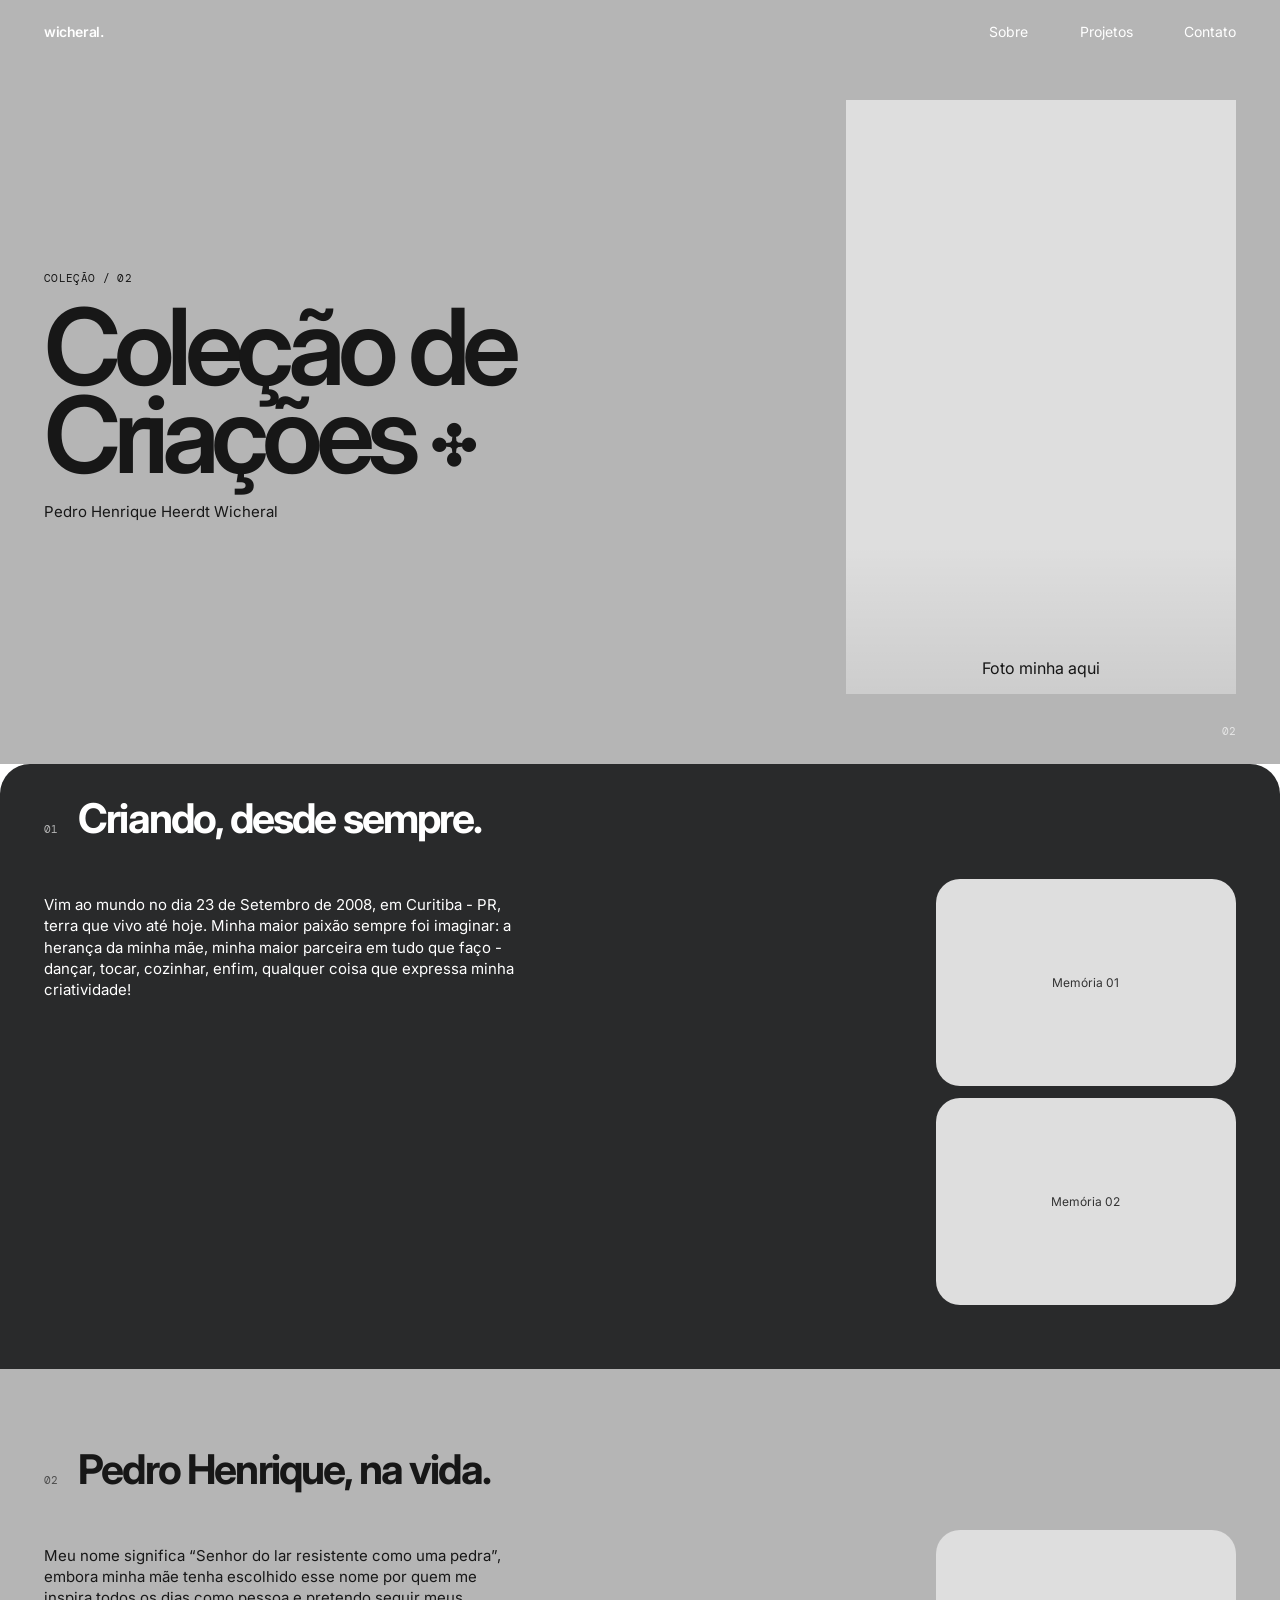
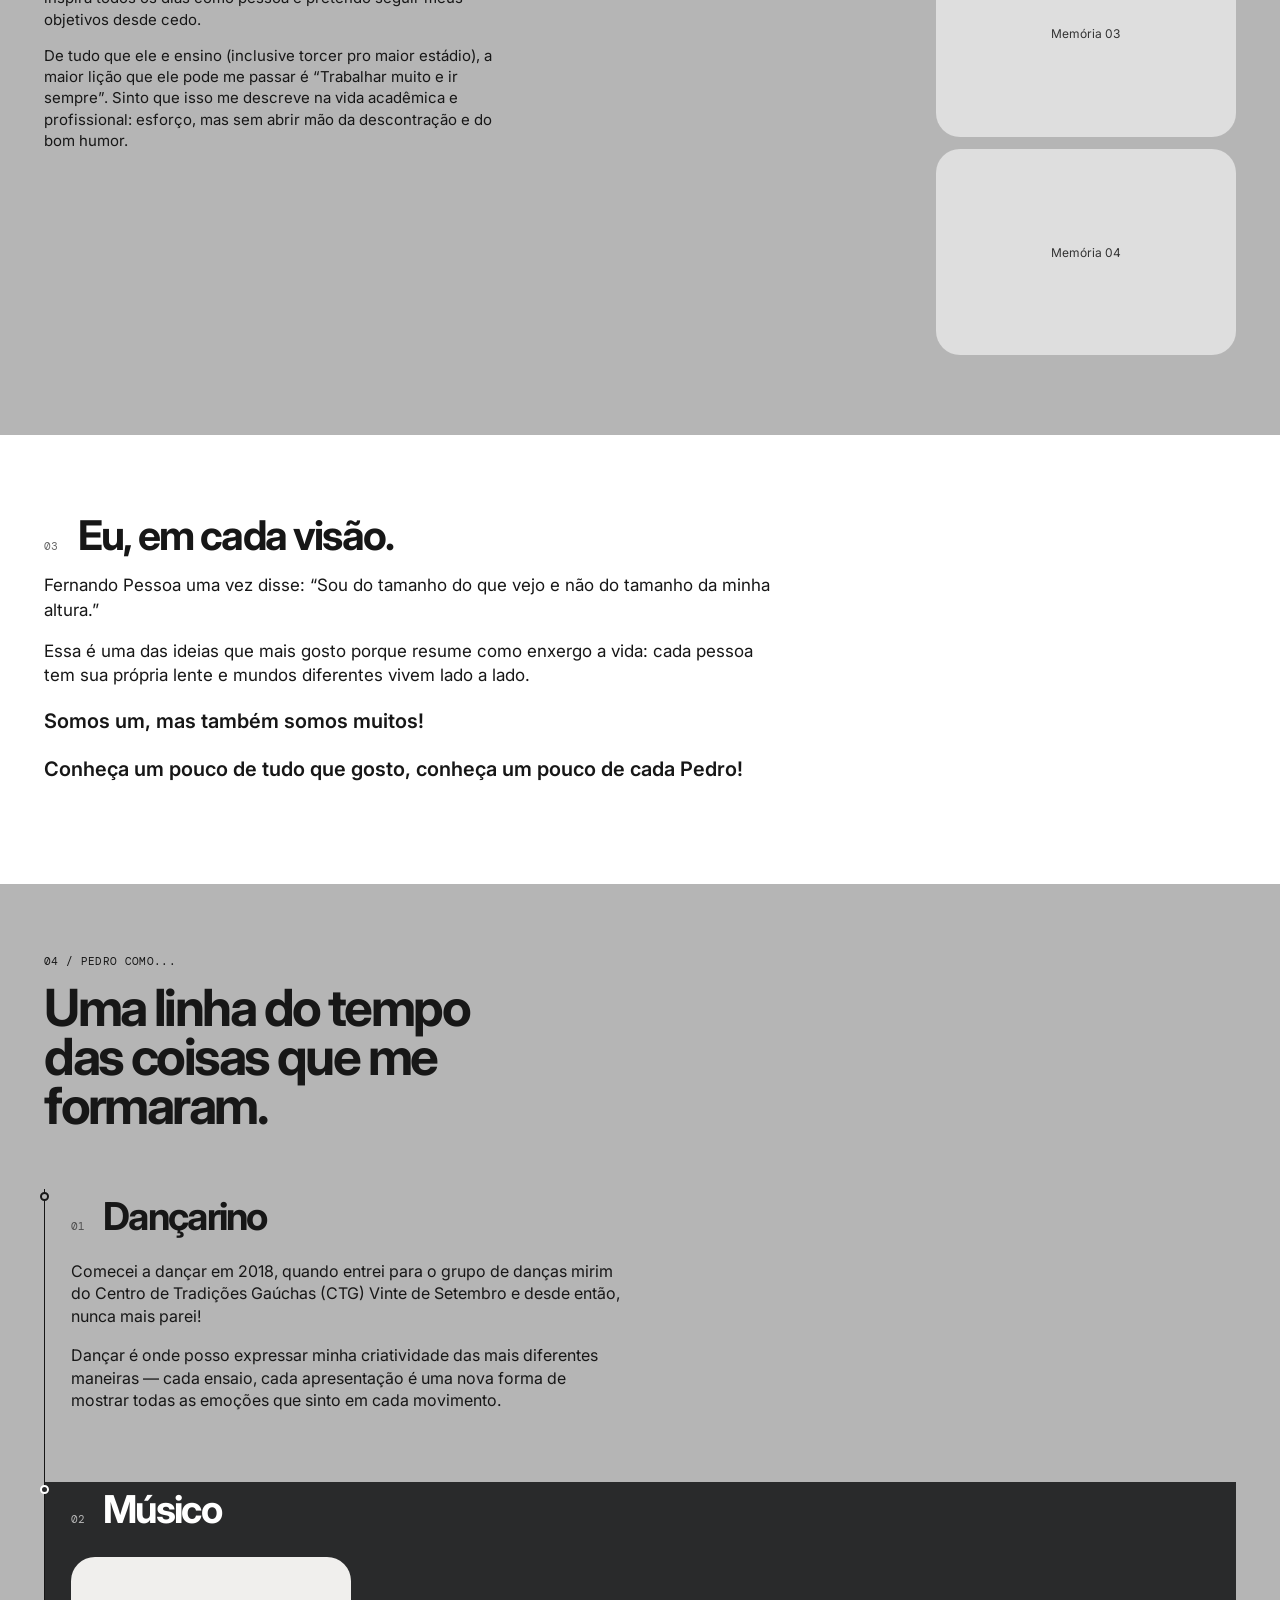
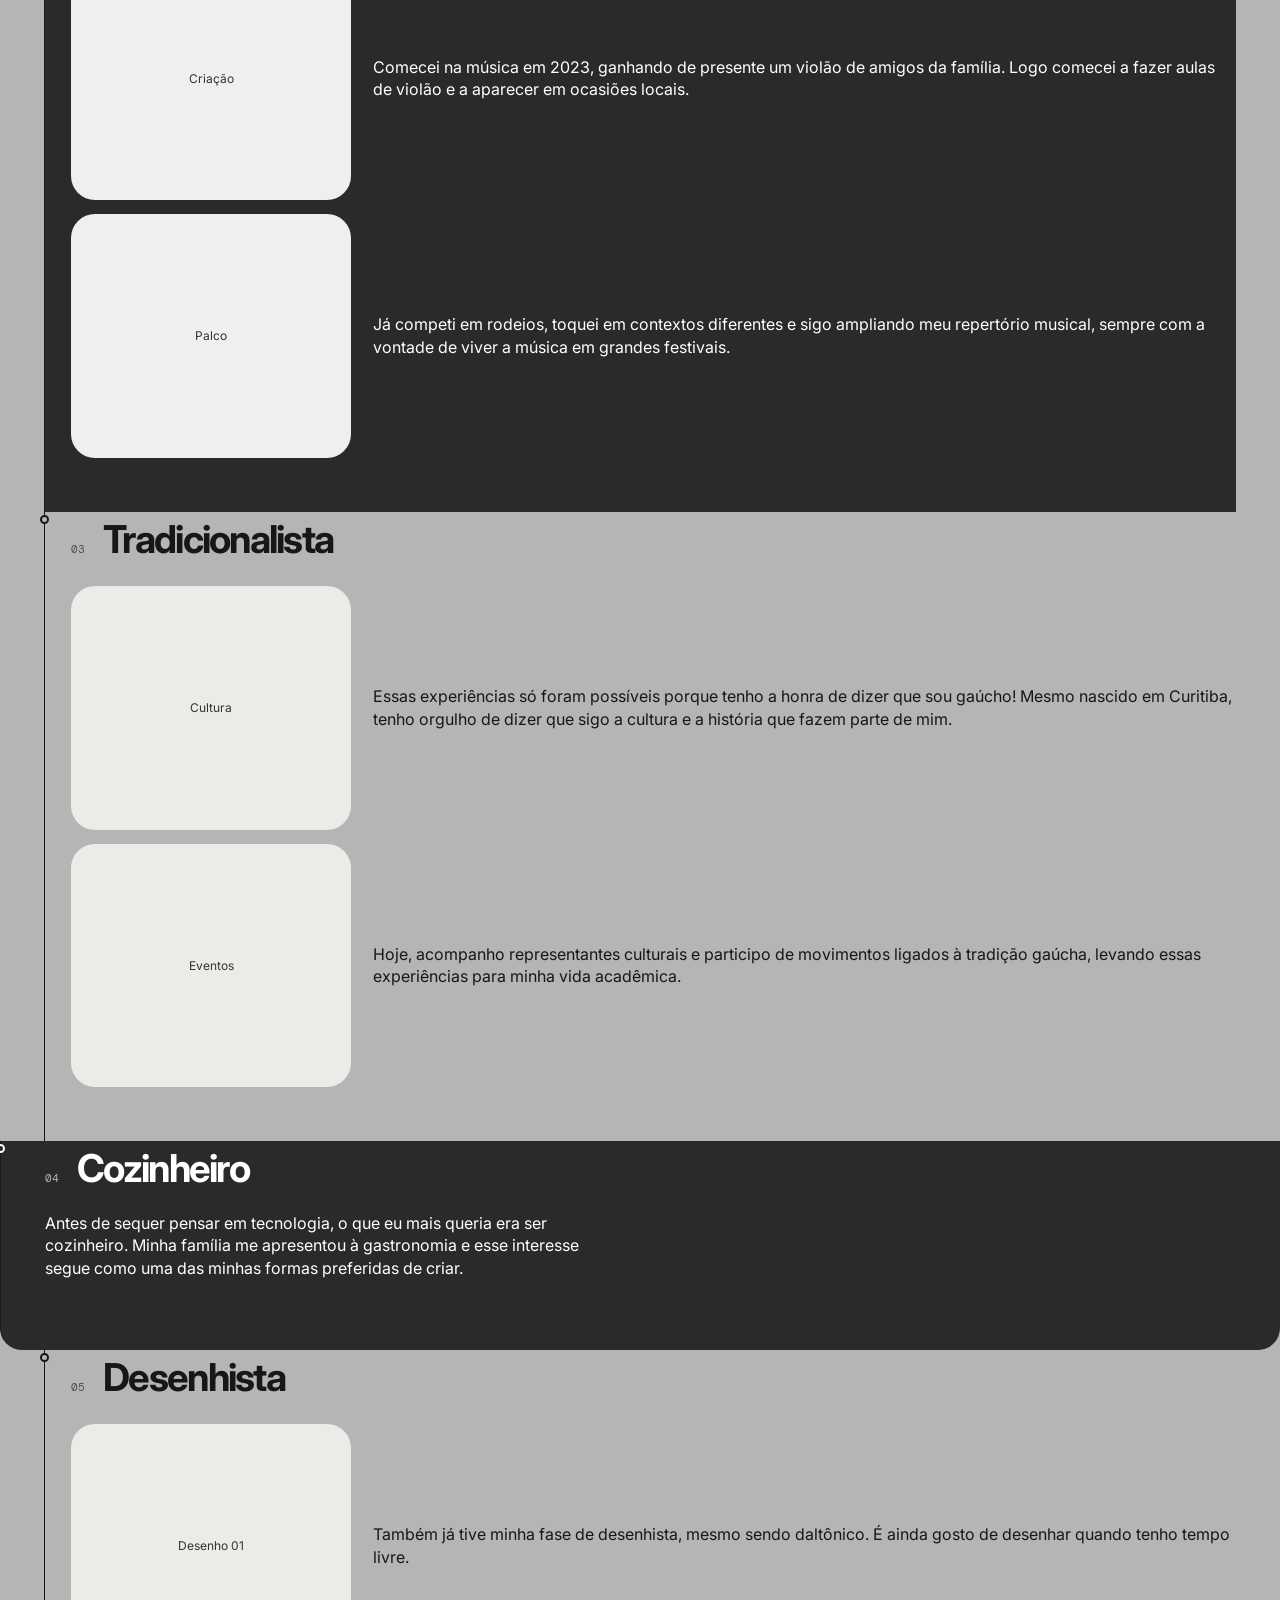
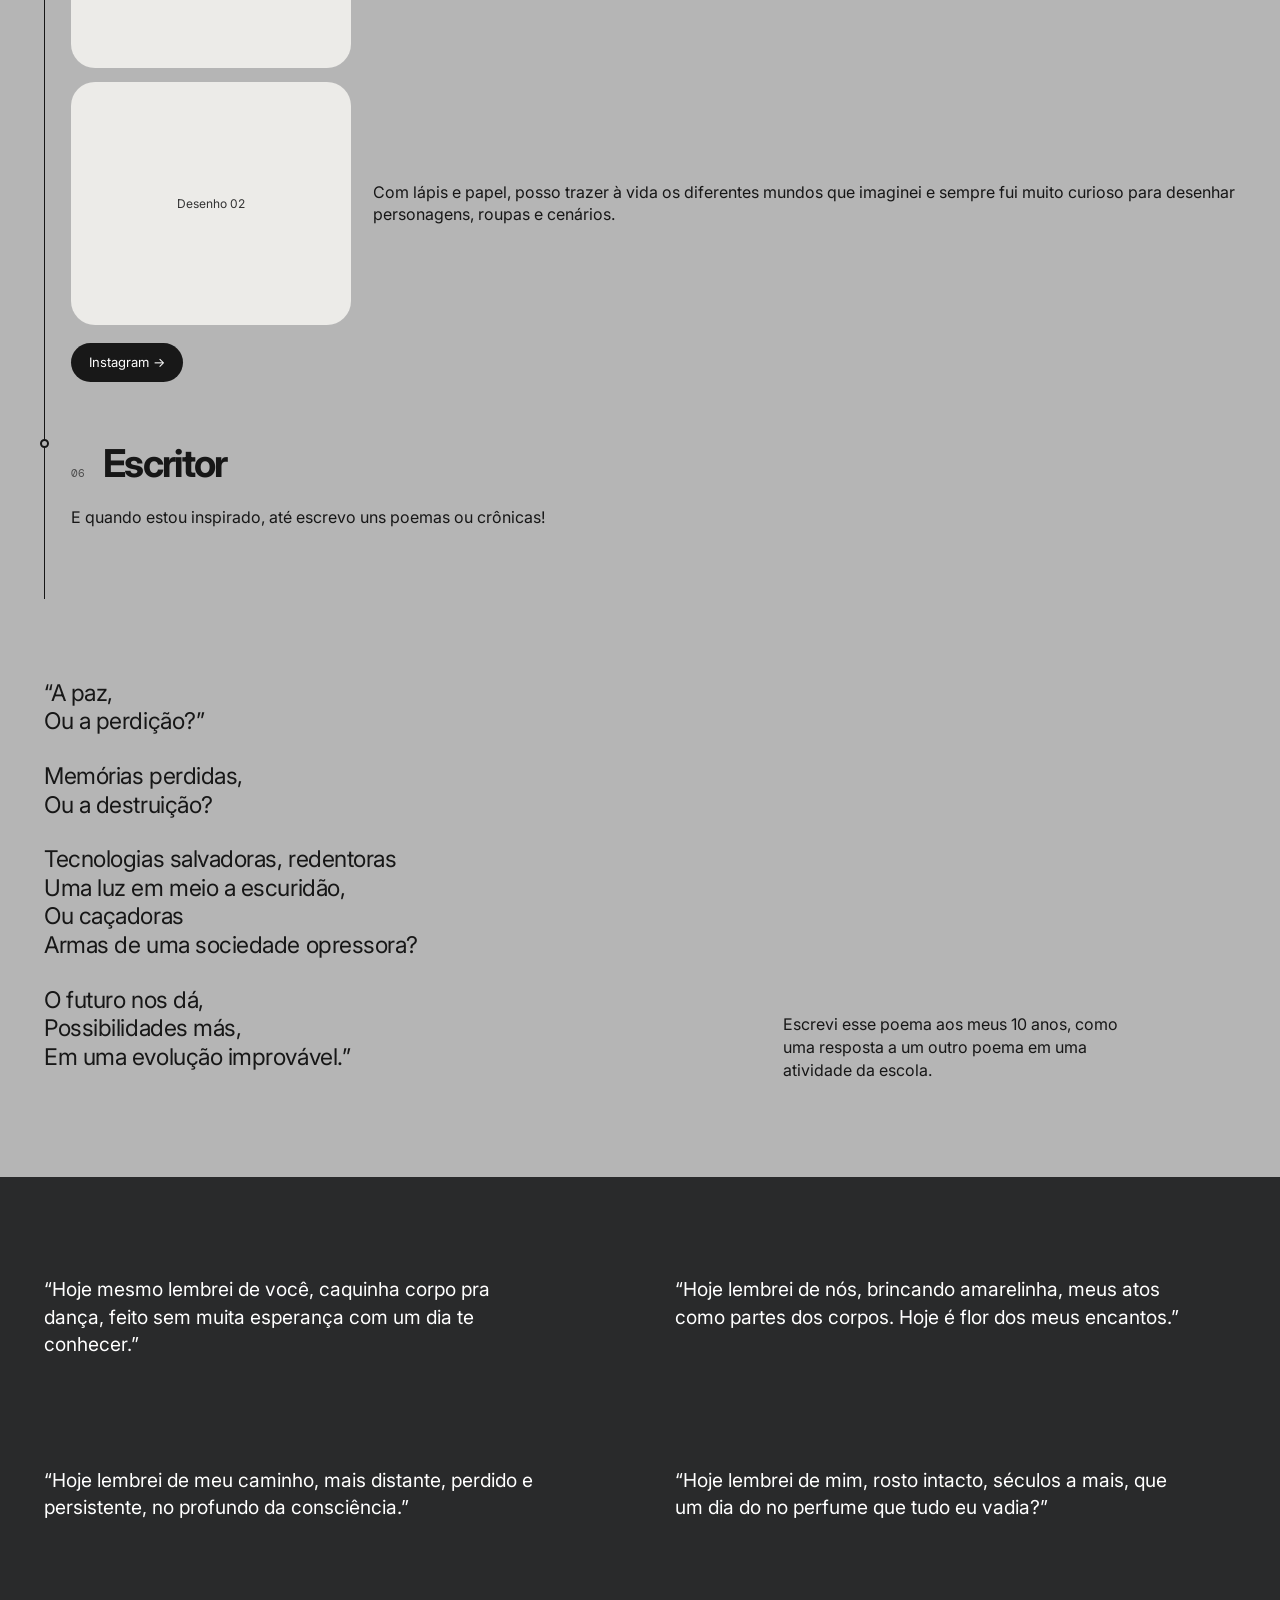
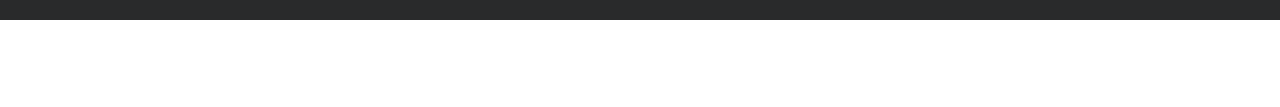
==== colecao.html @ a93f2bf9 "Commit inicial" ====
<!doctype html>
<html lang="pt-BR">
<head>
  <meta charset="utf-8">
  <meta name="viewport" content="width=device-width, initial-scale=1">
  <script>document.documentElement.classList.add('js');</script>
  <meta name="description" content="Coleção de criações de Pedro Henrique — trajetória, cultura, música, arte e escrita.">
  <title>Pedro Henrique — Coleção</title>
  <link rel="stylesheet" href="colecao.css">
</head>
<body>
  <a class="skip-link" href="#conteudo">Pular para o conteúdo</a>

  <header class="site-header">
    <a class="brand" href="portfolio.html">wicheral.</a>
    <nav aria-label="Navegação principal">
      <a href="#sobre">Sobre</a>
      <a href="portfolio.html#projetos">Projetos</a>
      <a href="portfolio.html#contato">Contato</a>
    </nav>
  </header>

  <main id="conteudo">
    <section class="collection-hero" aria-labelledby="collection-title">
      <div>
        <p class="micro">COLEÇÃO / 02</p>
        <h1 id="collection-title">Coleção de<br>Criações <span aria-hidden="true">✣</span></h1>
        <p>Pedro Henrique Heerdt Wicheral</p>
      </div>
      <div class="portrait-placeholder" role="img" aria-label="Área reservada para sua foto">Foto minha aqui</div>
    </section>

    <section class="intro-block dark-card" id="sobre">
      <div class="block-title"><span>01</span><h2>Criando, desde sempre.</h2></div>
      <div class="two-col-copy">
        <div>
          <p>Vim ao mundo no dia 23 de Setembro de 2008, em Curitiba - PR, terra que vivo até hoje. Minha maior paixão sempre foi imaginar: a herança da minha mãe, minha maior parceira em tudo que faço - dançar, tocar, cozinhar, enfim, qualquer coisa que expressa minha criatividade!</p>
        </div>
        <div class="image-stack">
          <div class="mini-media">Memória 01</div>
          <div class="mini-media">Memória 02</div>
        </div>
      </div>
    </section>

    <section class="life-block section-light">
      <div class="block-title"><span>02</span><h2>Pedro Henrique, na vida.</h2></div>
      <div class="two-col-copy">
        <div>
          <p>Meu nome significa “Senhor do lar resistente como uma pedra”, embora minha mãe tenha escolhido esse nome por quem me inspira todos os dias como pessoa e pretendo seguir meus objetivos desde cedo.</p>
          <p>De tudo que ele e ensino (inclusive torcer pro maior estádio), a maior lição que ele pode me passar é “Trabalhar muito e ir sempre”. Sinto que isso me descreve na vida acadêmica e profissional: esforço, mas sem abrir mão da descontração e do bom humor.</p>
        </div>
        <div class="image-stack">
          <div class="mini-media">Memória 03</div>
          <div class="mini-media">Memória 04</div>
        </div>
      </div>
    </section>

    <section class="vision-block section-light">
      <div class="block-title"><span>03</span><h2>Eu, em cada visão.</h2></div>
      <p class="wide-copy">Fernando Pessoa uma vez disse: “Sou do tamanho do que vejo e não do tamanho da minha altura.”</p>
      <p class="wide-copy">Essa é uma das ideias que mais gosto porque resume como enxergo a vida: cada pessoa tem sua própria lente e mundos diferentes vivem lado a lado.</p>
      <p class="statement">Somos um, mas também somos muitos!</p>
      <p class="statement">Conheça um pouco de tudo que gosto, conheça um pouco de cada Pedro!</p>
    </section>

    <section class="timeline-section" aria-labelledby="timeline-title">
      <div class="section-label">04 / PEDRO COMO...</div>
      <h2 id="timeline-title">Uma linha do tempo das coisas que me formaram.</h2>

      <div class="timeline">
        <article class="timeline-item">
          <div class="timeline-dot" aria-hidden="true"></div>
          <div class="timeline-heading"><span>01</span><h3>Dançarino</h3></div>
          <p>Comecei a dançar em 2018, quando entrei para o grupo de danças mirim do Centro de Tradições Gaúchas (CTG) Vinte de Setembro e desde então, nunca mais parei!</p>
          <p>Dançar é onde posso expressar minha criatividade das mais diferentes maneiras — cada ensaio, cada apresentação é uma nova forma de mostrar todas as emoções que sinto em cada movimento.</p>
        </article>

        <article class="timeline-item dark-card">
          <div class="timeline-dot" aria-hidden="true"></div>
          <div class="timeline-heading"><span>02</span><h3>Músico</h3></div>
          <div class="timeline-media-grid">
            <div class="rounded-media">Criação</div><p>Comecei na música em 2023, ganhando de presente um violão de amigos da família. Logo comecei a fazer aulas de violão e a aparecer em ocasiões locais.</p>
            <div class="rounded-media">Palco</div><p>Já competi em rodeios, toquei em contextos diferentes e sigo ampliando meu repertório musical, sempre com a vontade de viver a música em grandes festivais.</p>
          </div>
        </article>

        <article class="timeline-item">
          <div class="timeline-dot" aria-hidden="true"></div>
          <div class="timeline-heading"><span>03</span><h3>Tradicionalista</h3></div>
          <div class="timeline-media-grid">
            <div class="rounded-media">Cultura</div><p>Essas experiências só foram possíveis porque tenho a honra de dizer que sou gaúcho! Mesmo nascido em Curitiba, tenho orgulho de dizer que sigo a cultura e a história que fazem parte de mim.</p>
            <div class="rounded-media">Eventos</div><p>Hoje, acompanho representantes culturais e participo de movimentos ligados à tradição gaúcha, levando essas experiências para minha vida acadêmica.</p>
          </div>
        </article>

        <article class="timeline-item dark-card rounded-bottom">
          <div class="timeline-dot" aria-hidden="true"></div>
          <div class="timeline-heading"><span>04</span><h3>Cozinheiro</h3></div>
          <p>Antes de sequer pensar em tecnologia, o que eu mais queria era ser cozinheiro. Minha família me apresentou à gastronomia e esse interesse segue como uma das minhas formas preferidas de criar.</p>
        </article>

        <article class="timeline-item section-light">
          <div class="timeline-dot" aria-hidden="true"></div>
          <div class="timeline-heading"><span>05</span><h3>Desenhista</h3></div>
          <div class="timeline-media-grid">
            <div class="rounded-media">Desenho 01</div><p>Também já tive minha fase de desenhista, mesmo sendo daltônico. É ainda gosto de desenhar quando tenho tempo livre.</p>
            <div class="rounded-media">Desenho 02</div><p>Com lápis e papel, posso trazer à vida os diferentes mundos que imaginei e sempre fui muito curioso para desenhar personagens, roupas e cenários.</p>
          </div>
          <a class="button" href="#">Instagram →</a>
        </article>

        <article class="timeline-item section-light">
          <div class="timeline-dot" aria-hidden="true"></div>
          <div class="timeline-heading"><span>06</span><h3>Escritor</h3></div>
          <p>E quando estou inspirado, até escrevo uns poemas ou crônicas!</p>
        </article>
      </div>
    </section>

    <section class="poetry">
      <div class="poetry-copy">
        <p>“A paz,<br>Ou a perdição?”</p>
        <p>Memórias perdidas,<br>Ou a destruição?</p>
        <p>Tecnologias salvadoras, redentoras<br>Uma luz em meio a escuridão,<br>Ou caçadoras<br>Armas de uma sociedade opressora?</p>
        <p>O futuro nos dá,<br>Possibilidades más,<br>Em uma evolução improvável.”</p>
      </div>
      <p class="poetry-note">Escrevi esse poema aos meus 10 anos, como uma resposta a um outro poema em uma atividade da escola.</p>
    </section>

    <section class="quote-grid">
      <p>“Hoje mesmo lembrei de você, caquinha corpo pra dança, feito sem muita esperança com um dia te conhecer.”</p>
      <p>“Hoje lembrei de nós, brincando amarelinha, meus atos como partes dos corpos. Hoje é flor dos meus encantos.”</p>
      <p>“Hoje lembrei de meu caminho, mais distante, perdido e persistente, no profundo da consciência.”</p>
      <p>“Hoje lembrei de mim, rosto intacto, séculos a mais, que um dia do no perfume que tudo eu vadia?”</p>
    </section>
  </main>

  <footer class="footer">
    <span>Pedro Henrique</span><a href="portfolio.html">Voltar ao portfólio ↗</a>
  </footer>
  <script src="scroll-effects.js" defer></script>
</body>
</html>
---- colecao.css ----
@import url('https://fonts.googleapis.com/css2?family=DM+Mono:wght@400;500&family=Inter:wght@400;500;600;700&display=swap');

:root {
  --paper: #ffffff;
  --gray: #b5b5b5;
  --dark: #292a2b;
  --ink: #171717;
  --white: #ffffff;
  --line: rgba(23,23,23,.18);
  --pad: clamp(30px, 3.45vw, 64px);
  --max: 1440px;
}

* { box-sizing: border-box; }
html { scroll-behavior: smooth; }
body { margin:0; background:var(--paper); color:var(--ink); font-family:Inter,Arial,sans-serif; line-height:1.42; }
a { color:inherit; text-decoration:none; }
a:focus-visible { outline:2px solid currentColor; outline-offset:5px; }

.skip-link { position:fixed; left:12px; top:-60px; z-index:200; padding:10px 14px; background:var(--ink); color:#fff; border-radius:999px; }
.skip-link:focus { top:12px; }

.site-header { position:absolute; inset:0 0 auto; z-index:30; max-width:var(--max); margin:auto; padding:22px var(--pad); display:flex; justify-content:space-between; align-items:center; color:var(--white); font-size:14px; }
.brand { font-weight:600; letter-spacing:-.03em; }
.site-header nav { display:flex; gap:clamp(28px,4vw,52px); }
.site-header nav a { transition:opacity .25s ease; }
.site-header nav a:hover { opacity:.55; }

/* HERO — mesma estrutura do mockup, com presença maior */
.collection-hero {
  min-height: 82svh;
  position: relative;
  overflow: hidden;
  background: var(--gray);
  display: grid;
  grid-template-columns: minmax(0, 1.15fr) minmax(250px, 390px);
  gap: clamp(50px, 8vw, 130px);
  align-items: center;
  padding: 100px var(--pad) 70px;
}
.collection-hero::after {
  content:'02';
  position:absolute;
  right:var(--pad);
  bottom:24px;
  color:rgba(255,255,255,.65);
  font-family:'DM Mono',monospace;
  font-size:11px;
}
.micro, .section-label, .footer { font-family:'DM Mono',monospace; font-size:11px; letter-spacing:.03em; text-transform:uppercase; }
.micro { margin:0 0 16px; }
.collection-hero h1 { margin:0 0 22px; max-width:9ch; font-size:clamp(58px,8.3vw,128px); line-height:.83; letter-spacing:-.07em; font-weight:600; }
.collection-hero h1 span { font-size:.52em; vertical-align:middle; }
.collection-hero p:last-child { margin:0; font-size:15px; }
.collection-hero .portrait-placeholder {
  width:100%;
  height:min(66svh,650px);
  min-height:380px;
  justify-self:end;
  background:#dedede url('assets/pedro.jpg') center 18% / cover no-repeat;
  color:var(--ink);
  display:grid;
  place-items:end center;
  padding:14px 18px;
  position:relative;
  overflow:hidden;
}
.collection-hero .portrait-placeholder::after { content:''; position:absolute; inset:0; background:linear-gradient(to top,rgba(0,0,0,.08),transparent 25%); }

.dark-card { background:var(--dark); color:var(--white); }
.intro-block {
  max-width:var(--max);
  margin:0 auto;
  padding:34px var(--pad) 64px;
  border-radius:30px 30px 0 0;
}
.block-title { display:flex; gap:20px; align-items:baseline; }
.block-title span { font-family:'DM Mono',monospace; font-size:11px; opacity:.65; }
.block-title h2 { margin:0; font-size:clamp(28px,3.2vw,46px); line-height:1; letter-spacing:-.045em; }
.two-col-copy { display:grid; grid-template-columns:1fr 1fr; gap:clamp(40px,8vw,120px); margin-top:40px; }
.two-col-copy p { max-width:53ch; font-size:15px; }
.image-stack { display:grid; gap:12px; max-width:300px; justify-self:end; width:100%; }
.mini-media { aspect-ratio:1.45; background:#dedede; border-radius:24px; display:grid; place-items:center; color:#333; font-size:12px; }

.section-light { padding:80px var(--pad); }
.life-block { background:var(--gray); }
.vision-block { background:var(--paper); }
.wide-copy { max-width:740px; font-size:17px; }
.statement { font-weight:600; font-size:20px; }

.timeline-section { background:var(--gray); padding:70px var(--pad) 0; }
.timeline-section > h2 { margin:14px 0 60px; max-width:13ch; font-size:clamp(30px,4vw,58px); line-height:.95; letter-spacing:-.05em; }
.timeline { max-width:var(--max); margin:auto; }
.timeline-item { position:relative; border-left:1px solid var(--ink); padding:0 0 54px 26px; }
.timeline-dot { position:absolute; left:-5px; top:3px; width:9px; height:9px; border:2px solid var(--ink); border-radius:50%; background:var(--gray); transition:transform .25s ease; }
.dark-card .timeline-dot { background:var(--dark); border-color:#fff; }
.timeline-item:hover .timeline-dot { transform:scale(1.25); }
.timeline-heading { display:flex; align-items:baseline; gap:18px; }
.timeline-heading span { font-family:'DM Mono',monospace; font-size:11px; opacity:.65; }
.timeline-heading h3 { margin:0; font-size:clamp(26px,3vw,44px); letter-spacing:-.045em; }
.timeline-item > p { max-width:55ch; }
.timeline-media-grid { display:grid; grid-template-columns:minmax(180px,280px) 1fr; gap:14px 22px; align-items:center; margin-top:20px; }
.rounded-media { background:#ecebe8; color:#333; aspect-ratio:1.15; border-radius:24px; display:grid; place-items:center; font-size:12px; overflow:hidden; }
.dark-card .rounded-media { background:#f0efed; }
.button { display:inline-flex; background:#181818; color:#fff; border-radius:999px; padding:10px 18px; margin-top:18px; font-size:13px; transition:transform .25s ease,opacity .25s ease; }
.button:hover { transform:translateY(-2px); opacity:.86; }
.rounded-bottom { border-radius:0 0 22px 22px; margin-inline:calc(var(--pad) * -1); padding-inline:var(--pad); }

.poetry { background:var(--gray); padding:80px var(--pad); display:grid; grid-template-columns:1.2fr .8fr; gap:60px; }
.poetry-copy { font-size:clamp(18px,1.8vw,26px); line-height:1.24; letter-spacing:-.02em; }
.poetry-copy p { margin:0 0 26px; }
.poetry-note { max-width:36ch; align-self:end; }
.quote-grid { background:var(--dark); color:#fff; padding:80px var(--pad); display:grid; grid-template-columns:1fr 1fr; gap:70px; font-size:clamp(15px,1.5vw,20px); }
.quote-grid p { max-width:42ch; }
.footer { background:var(--paper); display:flex; justify-content:space-between; padding:26px var(--pad); text-transform:none; font-size:12px; }

:root { --scroll-progress:0%; }
.scroll-progress { position:fixed; inset:0 0 auto 0; z-index:100; height:2px; width:var(--scroll-progress); background:var(--ink); pointer-events:none; }
.js .reveal { opacity:0; transform:translateY(18px); transition:opacity .7s cubic-bezier(.22,1,.36,1),transform .7s cubic-bezier(.22,1,.36,1); }
.js .reveal.is-visible { opacity:1; transform:translateY(0); }
.collection-hero .portrait-placeholder { transform:translateY(var(--parallax-y,0)); transition:transform .1s linear; }
.site-header { transition:opacity .35s ease; }
.is-scrolled .site-header { opacity:.94; }

@media(max-width:800px) {
  .collection-hero { min-height:92svh; grid-template-columns:1fr; gap:30px; padding-top:110px; padding-bottom:88px; }
  .collection-hero h1 { font-size:clamp(54px,15vw,84px); }
  .collection-hero .portrait-placeholder { justify-self:start; width:min(72vw,340px); height:min(56svh,520px); min-height:340px; }
  .two-col-copy,.poetry,.quote-grid { grid-template-columns:1fr; }
  .image-stack { justify-self:start; }
  .timeline-media-grid { grid-template-columns:1fr; }
  .rounded-media { max-width:280px; }
  .footer { gap:20px; align-items:flex-start; flex-direction:column; }
}

@media(max-width:520px) {
  .site-header { padding-top:16px; padding-bottom:16px; font-size:11px; }
  .site-header nav { gap:14px; }
  .collection-hero { min-height:92svh; }
  .collection-hero .portrait-placeholder { width:76vw; }
  .section-light,.timeline-section,.poetry,.quote-grid { padding-top:60px; padding-bottom:60px; }
  .timeline-section > h2 { margin-bottom:40px; }
  .timeline-item { padding-bottom:42px; }
}

@media(prefers-reduced-motion:reduce) {
  html { scroll-behavior:auto; }
  *,*::before,*::after { animation-duration:.01ms !important; transition-duration:.01ms !important; }
}
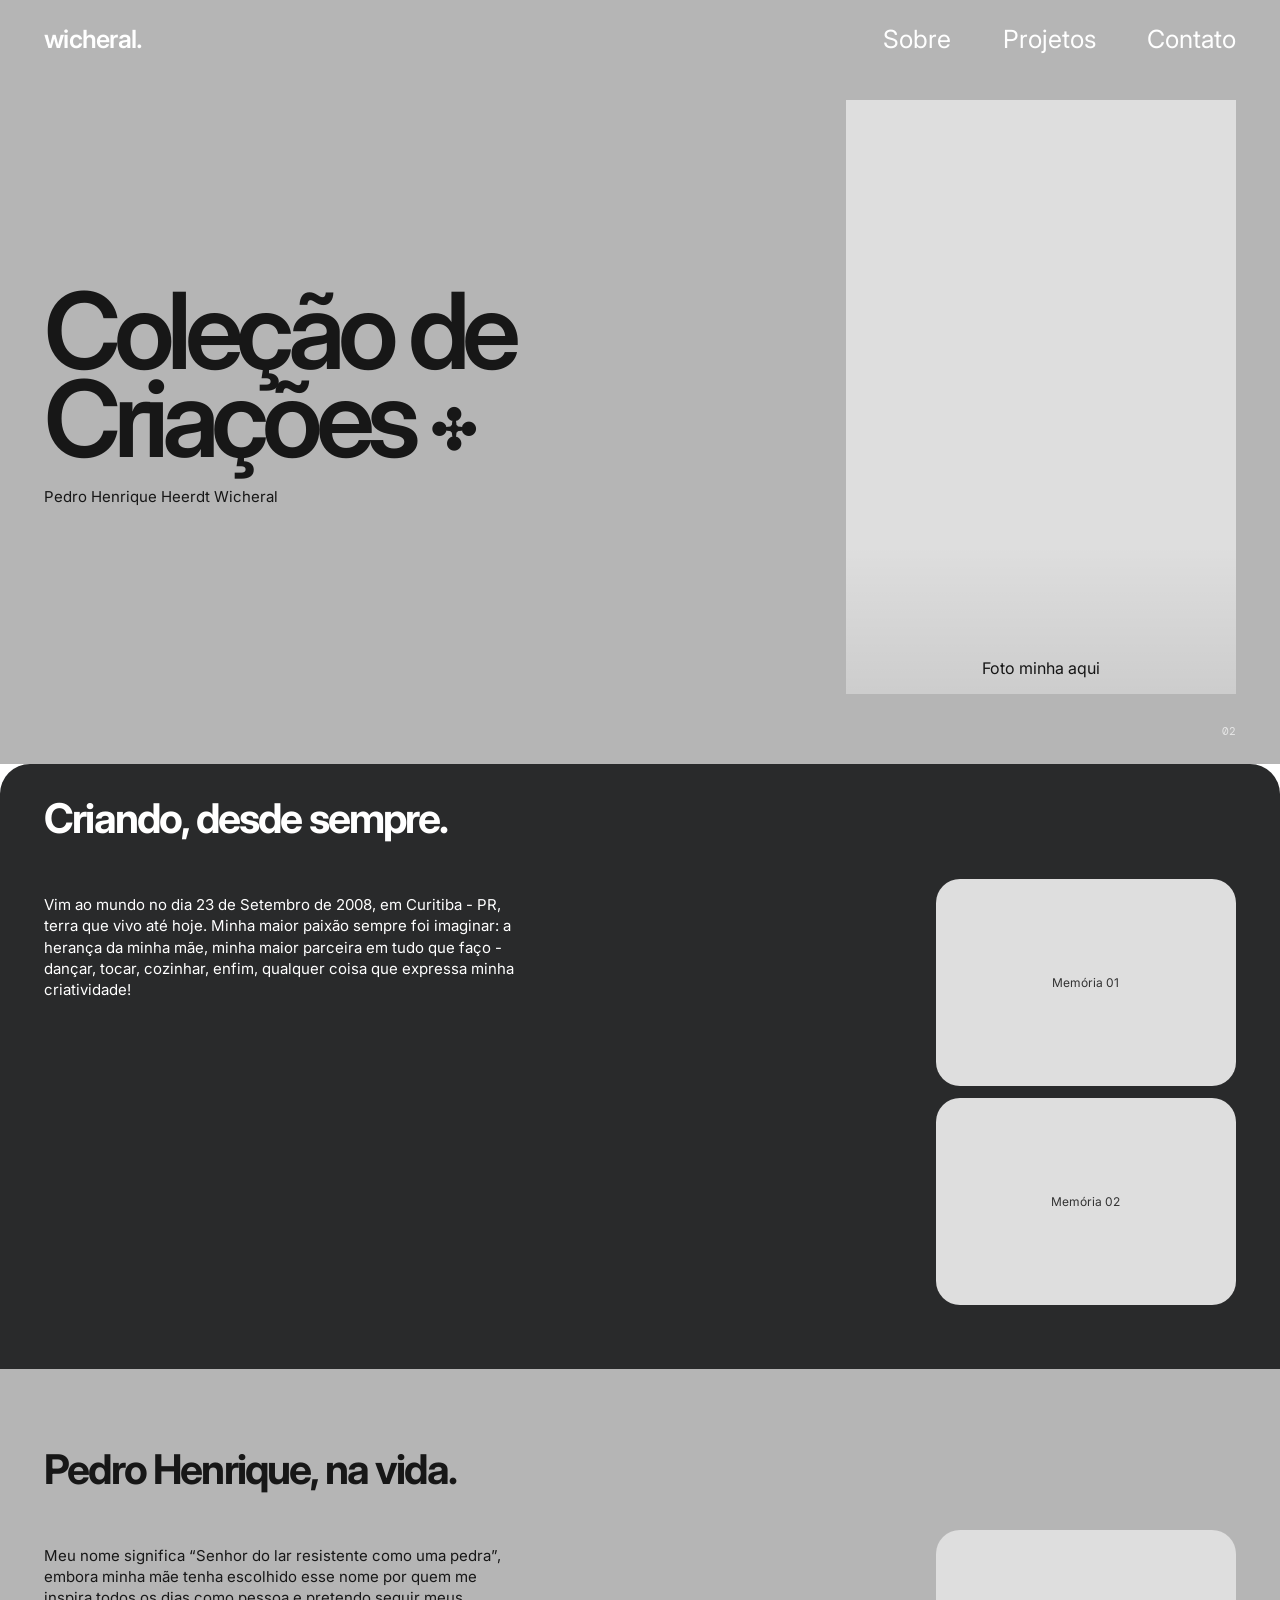
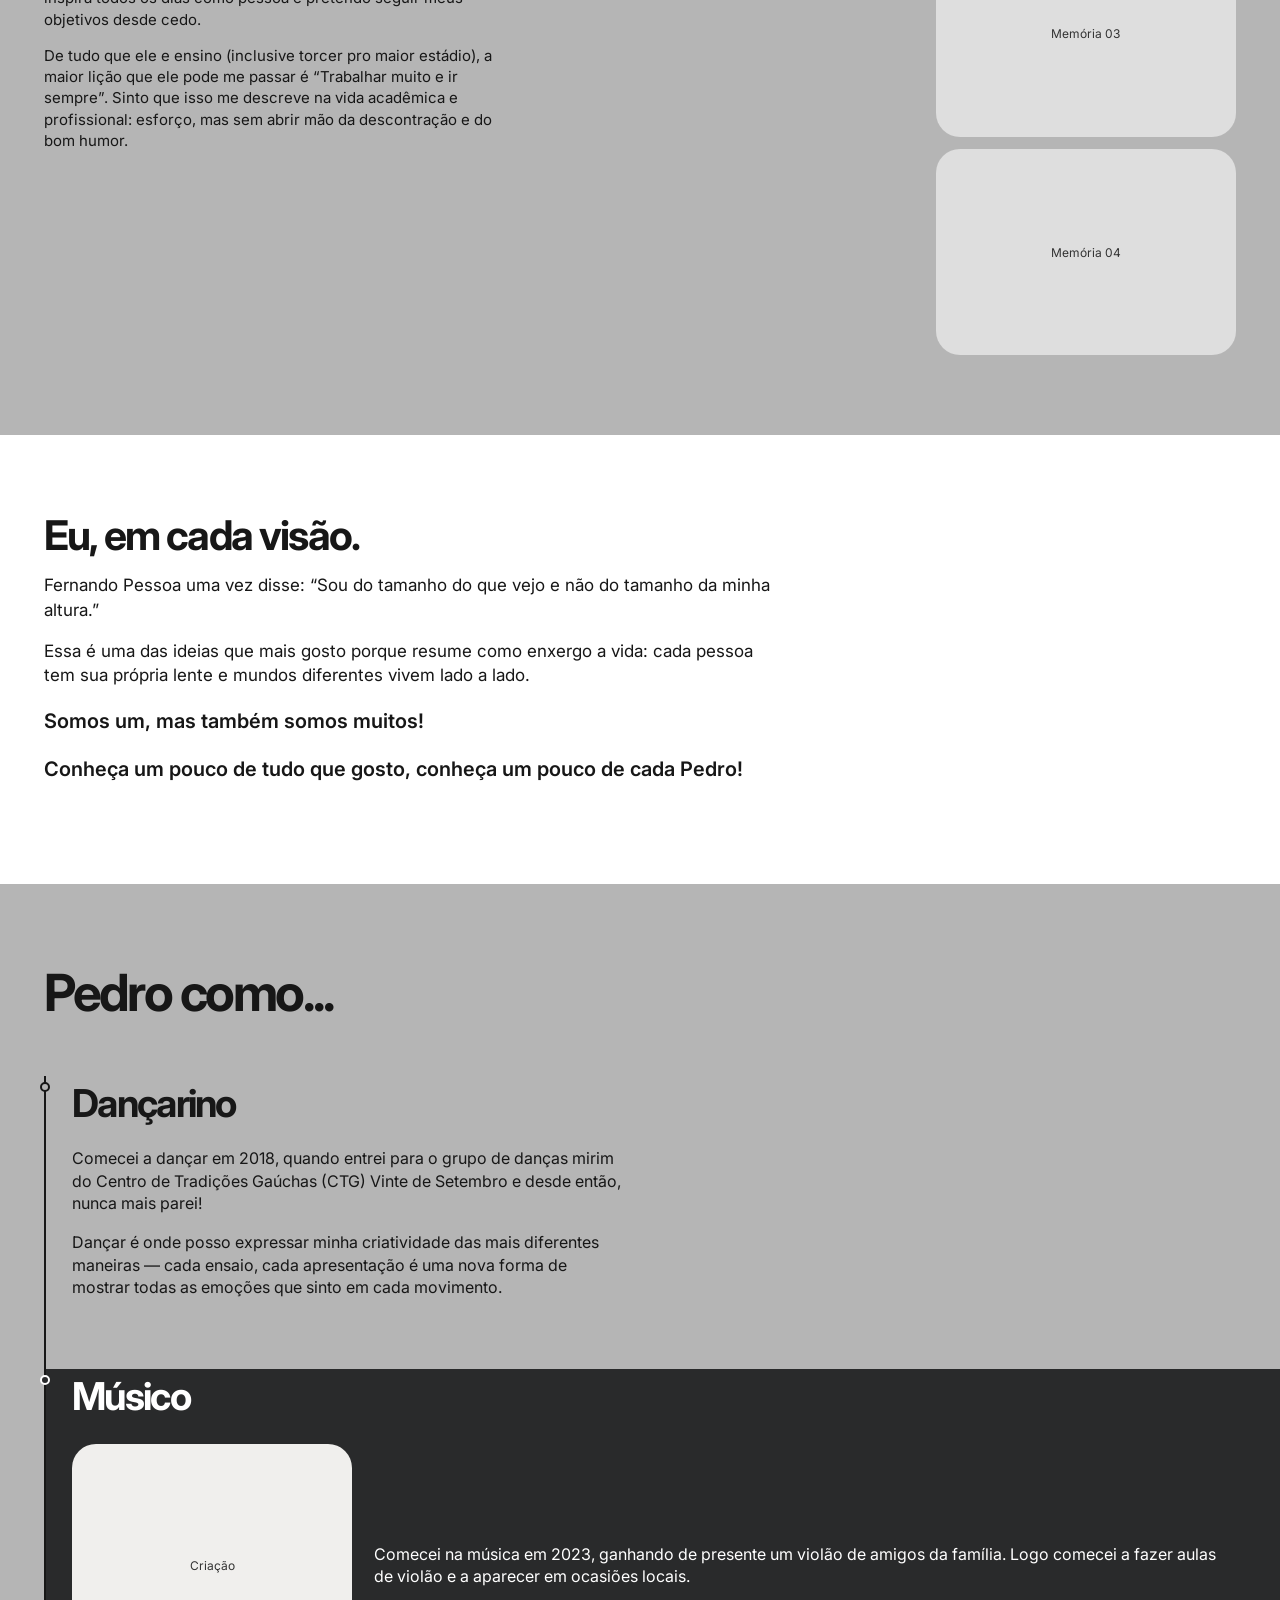
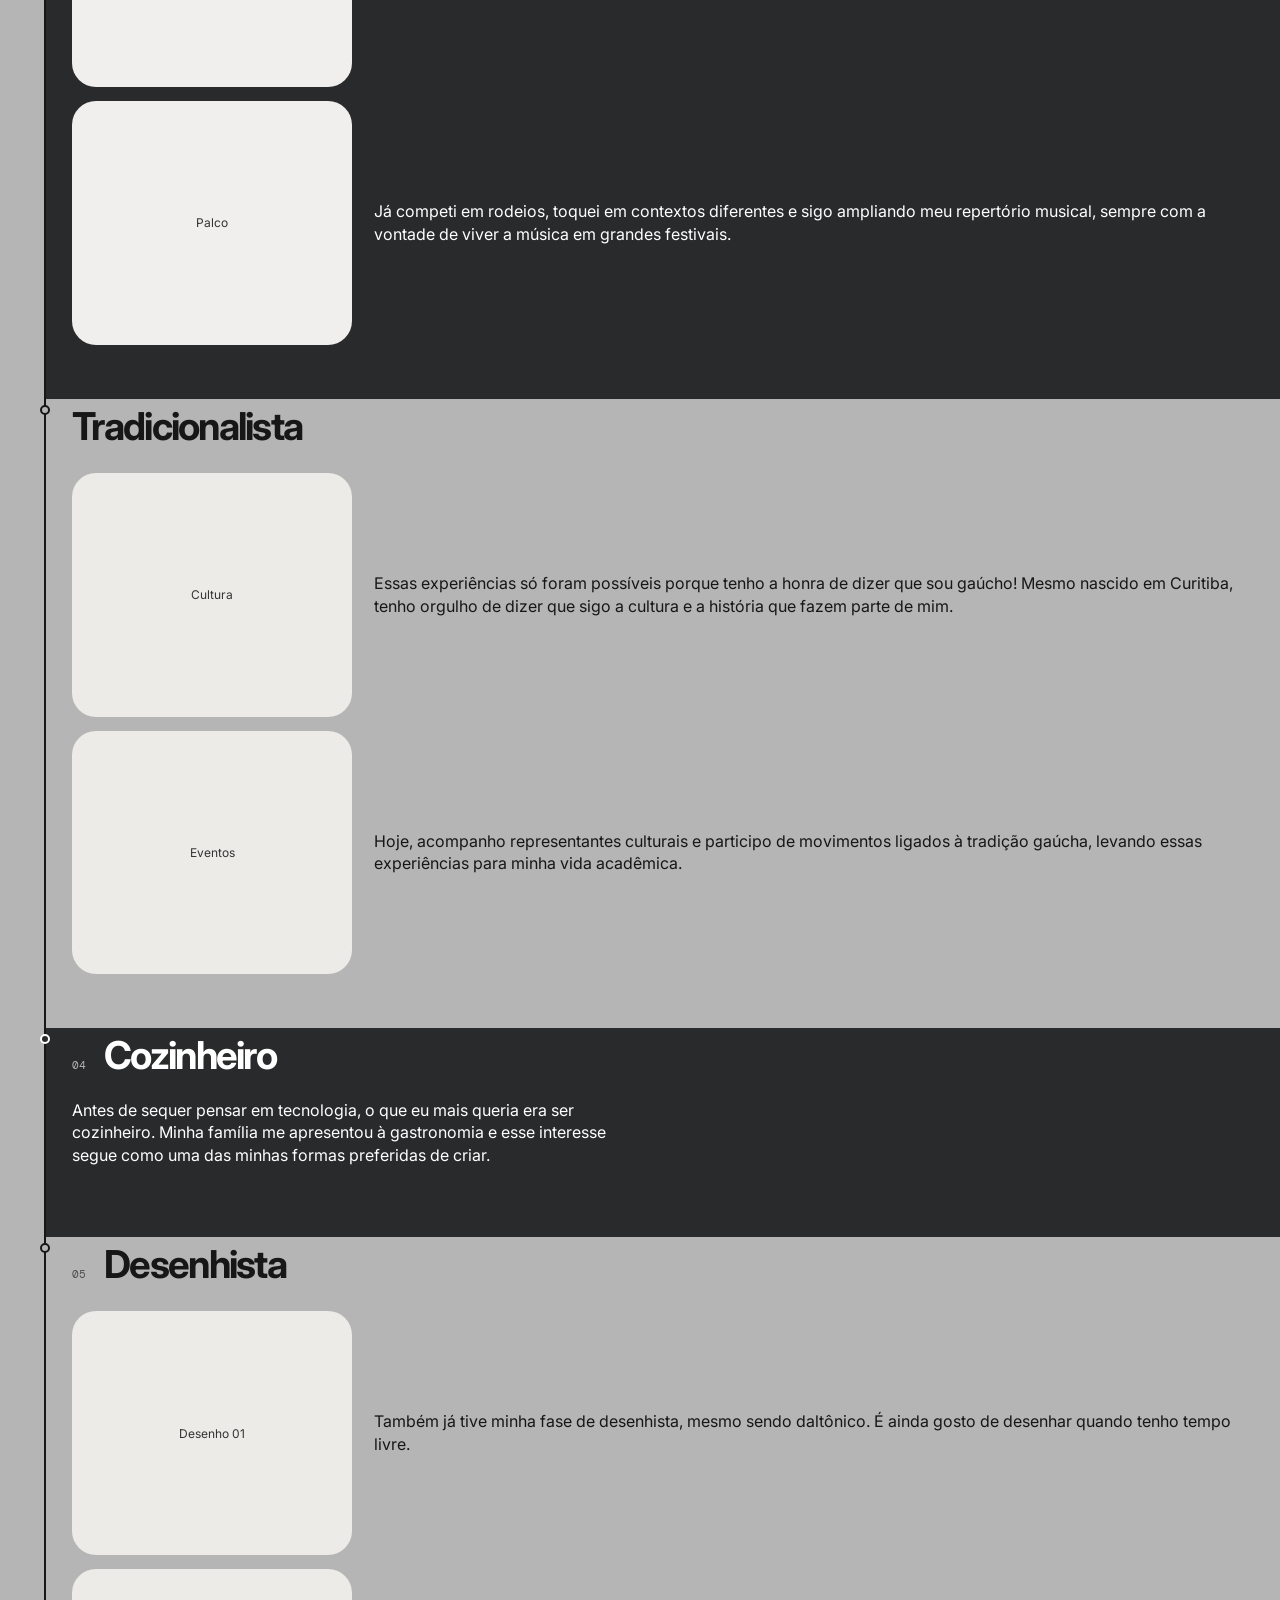
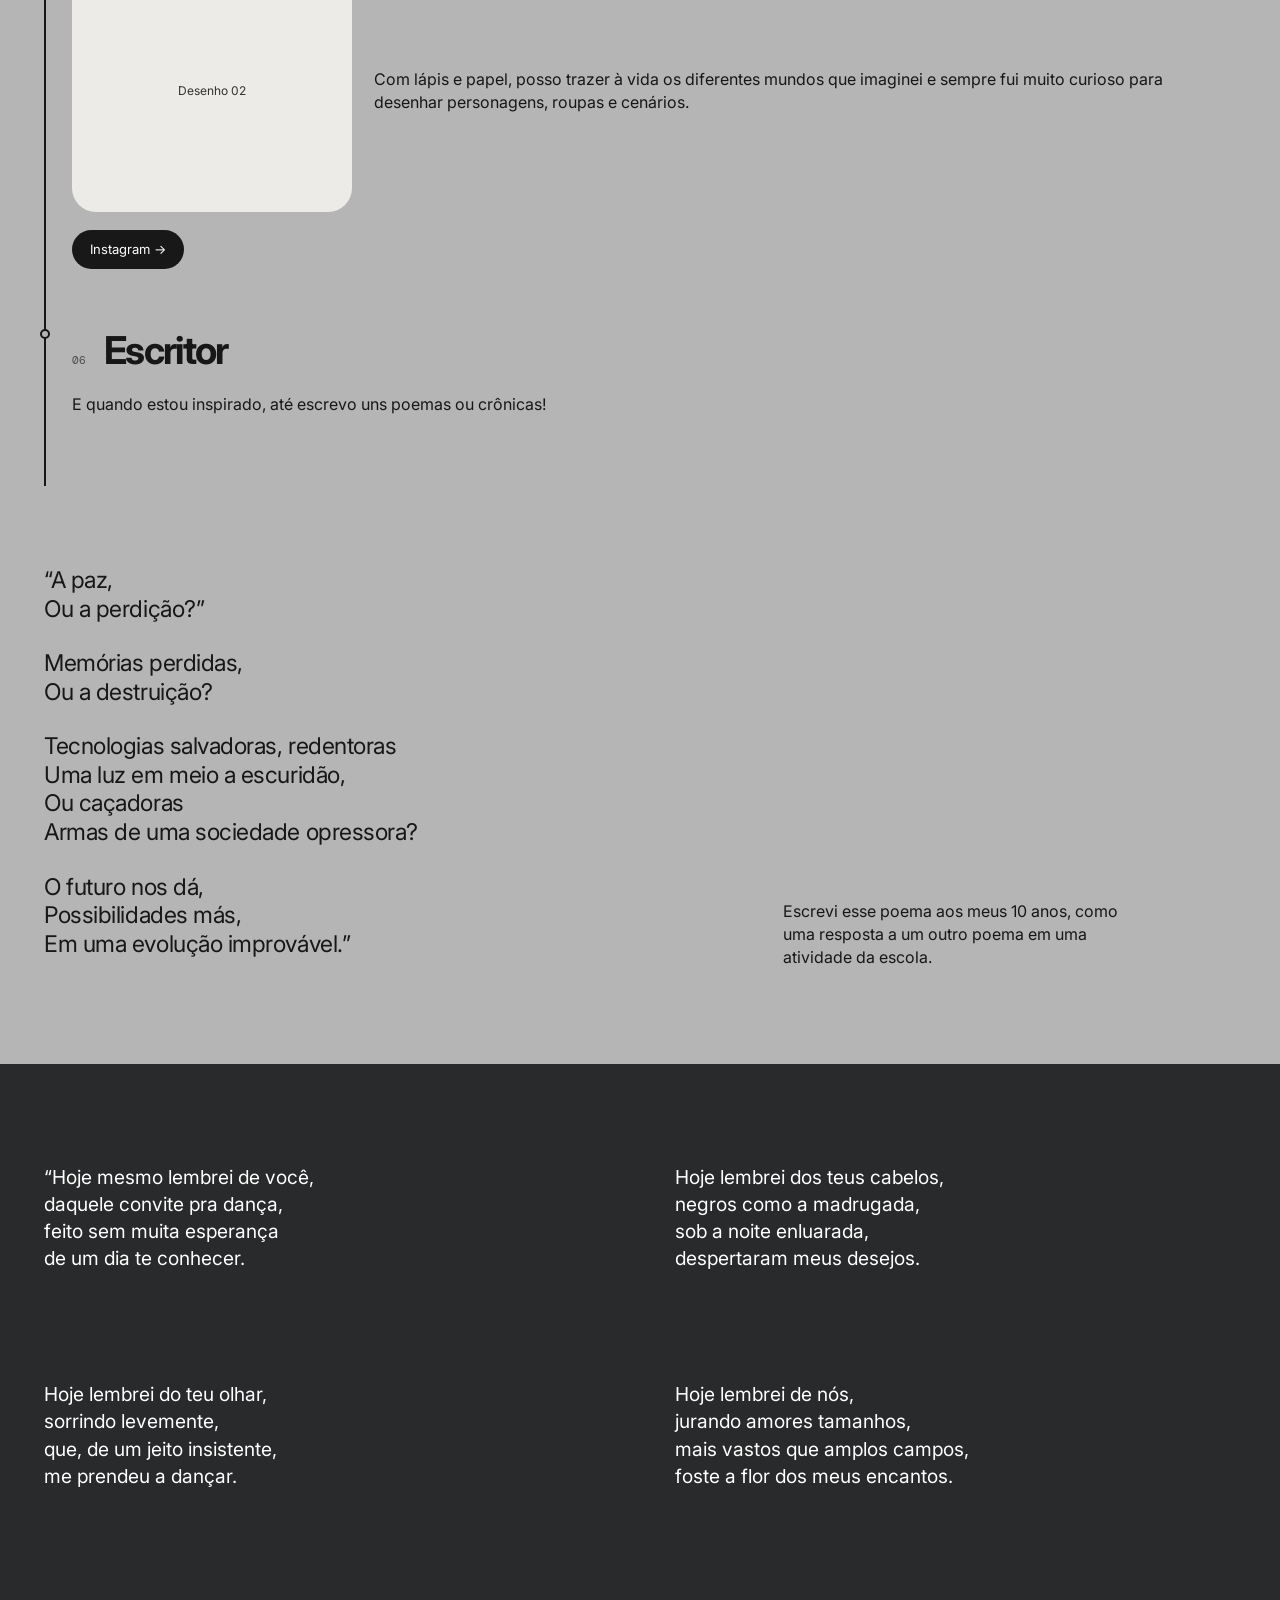
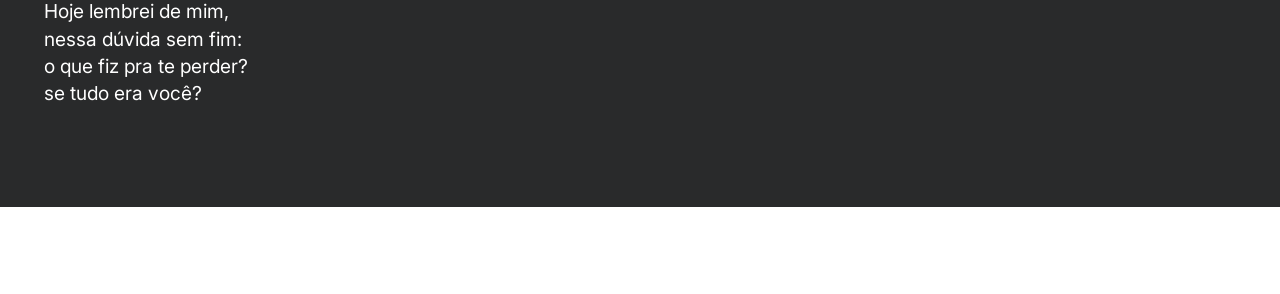
==== commit 87442d8e: "Páginas de cada projeto" ====
--- a/colecao.html
+++ b/colecao.html
@@ -6,24 +6,23 @@
   <script>document.documentElement.classList.add('js');</script>
   <meta name="description" content="Coleção de criações de Pedro Henrique — trajetória, cultura, música, arte e escrita.">
   <title>Pedro Henrique — Coleção</title>
-  <link rel="stylesheet" href="colecao.css">
+  <link rel="stylesheet" href="css/colecao.css">
 </head>
 <body>
   <a class="skip-link" href="#conteudo">Pular para o conteúdo</a>
 
   <header class="site-header">
-    <a class="brand" href="portfolio.html">wicheral.</a>
+    <a class="brand" href="index.html">wicheral.</a>
     <nav aria-label="Navegação principal">
       <a href="#sobre">Sobre</a>
-      <a href="portfolio.html#projetos">Projetos</a>
-      <a href="portfolio.html#contato">Contato</a>
+      <a href="index.html#projetos">Projetos</a>
+      <a href="index.html#contato">Contato</a>
     </nav>
   </header>
 
   <main id="conteudo">
     <section class="collection-hero" aria-labelledby="collection-title">
       <div>
-        <p class="micro">COLEÇÃO / 02</p>
         <h1 id="collection-title">Coleção de<br>Criações <span aria-hidden="true">✣</span></h1>
         <p>Pedro Henrique Heerdt Wicheral</p>
       </div>
@@ -31,7 +30,7 @@
     </section>
 
     <section class="intro-block dark-card" id="sobre">
-      <div class="block-title"><span>01</span><h2>Criando, desde sempre.</h2></div>
+      <div class="block-title"><h2>Criando, desde sempre.</h2></div>
       <div class="two-col-copy">
         <div>
           <p>Vim ao mundo no dia 23 de Setembro de 2008, em Curitiba - PR, terra que vivo até hoje. Minha maior paixão sempre foi imaginar: a herança da minha mãe, minha maior parceira em tudo que faço - dançar, tocar, cozinhar, enfim, qualquer coisa que expressa minha criatividade!</p>
@@ -44,7 +43,7 @@
     </section>
 
     <section class="life-block section-light">
-      <div class="block-title"><span>02</span><h2>Pedro Henrique, na vida.</h2></div>
+      <div class="block-title"><h2>Pedro Henrique, na vida.</h2></div>
       <div class="two-col-copy">
         <div>
           <p>Meu nome significa “Senhor do lar resistente como uma pedra”, embora minha mãe tenha escolhido esse nome por quem me inspira todos os dias como pessoa e pretendo seguir meus objetivos desde cedo.</p>
@@ -58,7 +57,7 @@
     </section>
 
     <section class="vision-block section-light">
-      <div class="block-title"><span>03</span><h2>Eu, em cada visão.</h2></div>
+      <div class="block-title"><h2>Eu, em cada visão.</h2></div>
       <p class="wide-copy">Fernando Pessoa uma vez disse: “Sou do tamanho do que vejo e não do tamanho da minha altura.”</p>
       <p class="wide-copy">Essa é uma das ideias que mais gosto porque resume como enxergo a vida: cada pessoa tem sua própria lente e mundos diferentes vivem lado a lado.</p>
       <p class="statement">Somos um, mas também somos muitos!</p>
@@ -66,20 +65,19 @@
     </section>
 
     <section class="timeline-section" aria-labelledby="timeline-title">
-      <div class="section-label">04 / PEDRO COMO...</div>
-      <h2 id="timeline-title">Uma linha do tempo das coisas que me formaram.</h2>
+      <h2 id="timeline-title">Pedro como...</h2>
 
       <div class="timeline">
         <article class="timeline-item">
           <div class="timeline-dot" aria-hidden="true"></div>
-          <div class="timeline-heading"><span>01</span><h3>Dançarino</h3></div>
+          <div class="timeline-heading"><h3>Dançarino</h3></div>
           <p>Comecei a dançar em 2018, quando entrei para o grupo de danças mirim do Centro de Tradições Gaúchas (CTG) Vinte de Setembro e desde então, nunca mais parei!</p>
           <p>Dançar é onde posso expressar minha criatividade das mais diferentes maneiras — cada ensaio, cada apresentação é uma nova forma de mostrar todas as emoções que sinto em cada movimento.</p>
         </article>
 
         <article class="timeline-item dark-card">
           <div class="timeline-dot" aria-hidden="true"></div>
-          <div class="timeline-heading"><span>02</span><h3>Músico</h3></div>
+          <div class="timeline-heading"><h3>Músico</h3></div>
           <div class="timeline-media-grid">
             <div class="rounded-media">Criação</div><p>Comecei na música em 2023, ganhando de presente um violão de amigos da família. Logo comecei a fazer aulas de violão e a aparecer em ocasiões locais.</p>
             <div class="rounded-media">Palco</div><p>Já competi em rodeios, toquei em contextos diferentes e sigo ampliando meu repertório musical, sempre com a vontade de viver a música em grandes festivais.</p>
@@ -88,7 +86,7 @@
 
         <article class="timeline-item">
           <div class="timeline-dot" aria-hidden="true"></div>
-          <div class="timeline-heading"><span>03</span><h3>Tradicionalista</h3></div>
+          <div class="timeline-heading"><h3>Tradicionalista</h3></div>
           <div class="timeline-media-grid">
             <div class="rounded-media">Cultura</div><p>Essas experiências só foram possíveis porque tenho a honra de dizer que sou gaúcho! Mesmo nascido em Curitiba, tenho orgulho de dizer que sigo a cultura e a história que fazem parte de mim.</p>
             <div class="rounded-media">Eventos</div><p>Hoje, acompanho representantes culturais e participo de movimentos ligados à tradição gaúcha, levando essas experiências para minha vida acadêmica.</p>
@@ -130,10 +128,11 @@
     </section>
 
     <section class="quote-grid">
-      <p>“Hoje mesmo lembrei de você, caquinha corpo pra dança, feito sem muita esperança com um dia te conhecer.”</p>
-      <p>“Hoje lembrei de nós, brincando amarelinha, meus atos como partes dos corpos. Hoje é flor dos meus encantos.”</p>
-      <p>“Hoje lembrei de meu caminho, mais distante, perdido e persistente, no profundo da consciência.”</p>
-      <p>“Hoje lembrei de mim, rosto intacto, séculos a mais, que um dia do no perfume que tudo eu vadia?”</p>
+      <p>“Hoje mesmo lembrei de você, <br>daquele convite pra dança,<br>feito sem muita esperança <br>de um dia te conhecer.</p>
+      <p>Hoje lembrei dos teus cabelos, <br>negros como a madrugada, <br>sob a noite enluarada, <br>despertaram meus desejos.</p>
+      <p>Hoje lembrei do teu olhar, <br>sorrindo levemente, <br>que, de um jeito insistente, <br>me prendeu a dançar.</p>
+      <p>Hoje lembrei de nós,<br>jurando amores tamanhos,<br>mais vastos que amplos campos,<br>foste a flor dos meus encantos.</p>
+      <p>Hoje lembrei de mim,<br>nessa dúvida sem fim:<br>o que fiz pra te perder?<br>se tudo era você?</p>
     </section>
   </main>
 
--- a/css/colecao.css
+++ b/css/colecao.css
@@ -0,0 +1,309 @@
+@import url('https://fonts.googleapis.com/css2?family=DM+Mono:wght@400;500&family=Inter:wght@400;500;600;700&display=swap');
+
+:root {
+  --paper: #ffffff;
+  --gray: #b5b5b5;
+  --dark: #292a2b;
+  --ink: #171717;
+  --white: #ffffff;
+  --line: rgba(23,23,23,.18);
+  --pad: clamp(30px, 3.45vw, 64px);
+  --max: 1440px;
+}
+
+* { box-sizing: border-box; }
+html { scroll-behavior: smooth; }
+body { 
+  margin: 0; 
+  background: var(--paper); 
+  color: var(--ink); 
+  font-family: Inter, Arial, sans-serif; 
+  line-height: 1.42; 
+}
+
+a { color: inherit; text-decoration: none; }
+a:focus-visible { outline: 2px solid currentColor; outline-offset: 5px; }
+
+.skip-link { 
+  position: fixed; 
+  left: 12px; 
+  top: -60px; 
+  z-index: 200; 
+  padding: 10px 14px; 
+  background: var(--ink); 
+  color: #fff; 
+  border-radius: 999px; 
+}
+.skip-link:focus { top: 12px; }
+
+/* HEADER */
+.site-header {
+  position: absolute;
+  inset: 0 0 auto;
+  z-index: 30;
+  max-width: 100%;
+  margin: auto;
+  padding: 22px var(--pad);
+  display: flex;
+  justify-content: space-between;
+  align-items: center;
+  color: var(--white);
+  font-size: 25px;
+}
+.brand { font-weight: 600; letter-spacing: -.03em; }
+.site-header nav { display:flex; gap: clamp(28px, 4vw, 54px); }
+.site-header nav a { transition: opacity .25s ease; }
+.site-header nav a:hover { opacity: .55; }
+
+/* HERO */
+.collection-hero {
+  min-height: 82svh;
+  position: relative;
+  overflow: hidden;
+  background: var(--gray);
+  display: grid;
+  grid-template-columns: minmax(0, 1.15fr) minmax(250px, 390px);
+  gap: clamp(50px, 8vw, 130px);
+  align-items: center;
+  padding: 100px var(--pad) 70px;
+}
+.collection-hero::after {
+  content: '02';
+  position: absolute;
+  right: var(--pad);
+  bottom: 24px;
+  color: rgba(255,255,255,.65);
+  font-family: 'DM Mono', monospace;
+  font-size: 11px;
+}
+
+.micro, .section-label, .footer { 
+  font-family: 'DM Mono', monospace; 
+  font-size: 11px; 
+  letter-spacing: .03em; 
+  text-transform: uppercase; 
+}
+.micro { margin: 0 0 16px; }
+
+.collection-hero h1 { 
+  margin: 0 0 22px; 
+  max-width: 9ch; 
+  font-size: clamp(58px, 8.3vw, 128px); 
+  line-height: .83; 
+  letter-spacing: -.07em; 
+  font-weight: 600; 
+}
+.collection-hero h1 span { font-size: .52em; vertical-align: middle; }
+.collection-hero p:last-child { margin: 0; font-size: 15px; }
+
+.collection-hero .portrait-placeholder {
+  width: 100%;
+  height: min(66svh, 650px);
+  min-height: 380px;
+  justify-self: end;
+  background: #dedede url('../assets/pedro.jpg') center 18% / cover no-repeat;
+  color: var(--ink);
+  display: grid;
+  place-items: end center;
+  padding: 14px 18px;
+  position: relative;
+  overflow: hidden;
+}
+.collection-hero .portrait-placeholder::after { 
+  content: ''; 
+  position: absolute; 
+  inset: 0; 
+  background: linear-gradient(to top, rgba(0,0,0,.08), transparent 25%); 
+}
+
+/* CARDS E SEÇÕES INTRODUTÓRIAS */
+.dark-card { background: var(--dark); color: var(--white); }
+
+.intro-block {
+  max-width: 100%;
+  margin: 0 auto;
+  padding: 34px var(--pad) 64px;
+  border-radius: 30px 30px 0 0;
+}
+.block-title { display: flex; gap: 20px; align-items: baseline; }
+.block-title span { font-family: 'DM Mono', monospace; font-size: 11px; opacity: .65; }
+.block-title h2 { margin: 0; font-size: clamp(28px, 3.2vw, 46px); line-height: 1; letter-spacing: -.045em; }
+
+.two-col-copy { display: grid; grid-template-columns: 1fr 1fr; gap: clamp(40px, 8vw, 120px); margin-top: 40px; }
+.two-col-copy p { max-width: 53ch; font-size: 15px; }
+
+.image-stack { display: grid; gap: 12px; max-width: 300px; justify-self: end; width: 100%; }
+.mini-media { aspect-ratio: 1.45; background: #dedede; border-radius: 24px; display: grid; place-items: center; color: #333; font-size: 12px; }
+
+.section-light { padding: 80px var(--pad); }
+.life-block { background: var(--gray); }
+.vision-block { background: var(--paper); }
+.wide-copy { max-width: 740px; font-size: 17px; }
+.statement { font-weight: 600; font-size: 20px; }
+
+/* --- TIMELINE (100% DE LARGURA) --- */
+.timeline-section { 
+  background: var(--gray); 
+  padding-top: 70px; 
+  padding-bottom: 0; 
+  padding-inline: 0; 
+}
+
+.timeline-section > .section-label,
+.timeline-section > h2 {
+  padding-inline: var(--pad);
+}
+
+.timeline-section > h2 { 
+  margin: 14px 0 60px; 
+  max-width: 13ch; 
+  font-size: clamp(30px, 4vw, 58px); 
+  line-height: .95; 
+  letter-spacing: -.05em; 
+}
+
+.timeline { 
+  max-width: 100%; 
+  width: 100%; 
+  margin: 0; 
+  padding-left: var(--pad); 
+}
+
+.timeline-item { 
+  position: relative; 
+  border-left: 2px solid var(--ink);
+  padding: 0 var(--pad) 54px 26px; 
+  width: 100%;
+}
+
+.timeline-dot { 
+  position: absolute; 
+  left: -6px;
+  top: 6px; 
+  width: 10px; 
+  height: 10px; 
+  border: 2px solid var(--ink); 
+  border-radius: 50%; 
+  background: var(--gray); 
+  transition: transform .25s ease; 
+}
+
+.dark-card .timeline-dot { background: var(--dark); border-color: #fff; }
+.timeline-item:hover .timeline-dot { transform: scale(1.25); }
+
+.timeline-heading { display: flex; align-items: baseline; gap: 18px; }
+.timeline-heading span { font-family: 'DM Mono', monospace; font-size: 11px; opacity: .65; }
+.timeline-heading h3 { margin: 0; font-size: clamp(26px, 3vw, 44px); letter-spacing: -.045em; }
+
+.timeline-item > p { max-width: 55ch; }
+
+.timeline-media-grid { 
+  display: grid; 
+  grid-template-columns: minmax(180px, 280px) 1fr; 
+  gap: 14px 22px; 
+  align-items: center; 
+  margin-top: 20px; 
+}
+
+.rounded-media { 
+  background: #ecebe8; 
+  color: #333; 
+  aspect-ratio: 1.15; 
+  border-radius: 24px; 
+  display: grid; 
+  place-items: center; 
+  font-size: 12px; 
+  overflow: hidden; 
+}
+.dark-card .rounded-media { background: #f0efed; }
+
+.button { 
+  display: inline-flex; 
+  background: #181818; 
+  color: #fff; 
+  border-radius: 999px; 
+  padding: 10px 18px; 
+  margin-top: 18px; 
+  font-size: 13px; 
+  transition: transform .25s ease, opacity .25s ease; 
+}
+.button:hover { transform: translateY(-2px); opacity: .86; }
+
+.rounded-bottom { 
+  border-radius: 0; 
+  margin-inline: 0; 
+  padding-inline: 26px var(--pad); 
+}
+
+/* POETRY & QUOTES */
+.poetry { 
+  background: var(--gray); 
+  padding: 80px var(--pad); 
+  display: grid; 
+  grid-template-columns: 1.2fr .8fr; 
+  gap: 60px; 
+}
+.poetry-copy { font-size: clamp(18px, 1.8vw, 26px); line-height: 1.24; letter-spacing: -.02em; }
+.poetry-copy p { margin: 0 0 26px; }
+.poetry-note { max-width: 36ch; align-self: end; }
+
+.quote-grid { 
+  background: var(--dark); 
+  color: #fff; 
+  padding: 80px var(--pad); 
+  display: grid; 
+  grid-template-columns: 1fr 1fr; 
+  gap: 70px; 
+  font-size: clamp(15px, 1.5vw, 20px); 
+}
+.quote-grid p { max-width: 42ch; }
+
+/* FOOTER */
+.footer { 
+  background: var(--gray); 
+  display: flex; 
+  justify-content: space-between; 
+  padding: 26px var(--pad); 
+  text-transform: none; 
+  font-size: 12px; 
+}
+
+/* EFEITOS E ANIMAÇÕES */
+:root { --scroll-progress: 0%; }
+.scroll-progress { position: fixed; inset: 0 0 auto 0; z-index: 100; height: 2px; width: var(--scroll-progress); background: var(--ink); pointer-events: none; }
+
+.js .reveal { opacity: 0; transform: translateY(18px); transition: opacity .7s cubic-bezier(.22,1,.36,1), transform .7s cubic-bezier(.22,1,.36,1); }
+.js .reveal.is-visible { opacity: 1; transform: translateY(0); }
+
+.collection-hero .portrait-placeholder { transform: translateY(var(--parallax-y, 0)); transition: transform .1s linear; }
+.site-header { transition: opacity .35s ease; }
+.is-scrolled .site-header { opacity: .94; }
+
+/* RESPONSIVIDADE */
+@media(max-width: 800px) {
+  .collection-hero { min-height: 92svh; grid-template-columns: 1fr; gap: 30px; padding-top: 110px; padding-bottom: 88px; }
+  .collection-hero h1 { font-size: clamp(54px, 15vw, 84px); }
+  .collection-hero .portrait-placeholder { justify-self: start; width: min(72vw, 340px); height: min(56svh, 520px); min-height: 340px; }
+  
+  .two-col-copy, .poetry, .quote-grid { grid-template-columns: 1fr; }
+  .image-stack { justify-self: start; }
+  .timeline-media-grid { grid-template-columns: 1fr; }
+  .rounded-media { max-width: 280px; }
+  .footer { gap: 20px; align-items: flex-start; flex-direction: column; }
+}
+
+@media(max-width: 520px) {
+  .site-header { padding-top: 16px; padding-bottom: 16px; font-size: 11px; }
+  .site-header nav { gap: 14px; }
+  .collection-hero { min-height: 92svh; }
+  .collection-hero .portrait-placeholder { width: 76vw; }
+  
+  .section-light, .timeline-section, .poetry, .quote-grid { padding-top: 60px; padding-bottom: 60px; }
+  .timeline-section > h2 { margin-bottom: 40px; }
+  .timeline-item { padding-bottom: 42px; }
+}
+
+@media(prefers-reduced-motion: reduce) {
+  html { scroll-behavior: auto; }
+  *, *::before, *::after { animation-duration: .01ms !important; transition-duration: .01ms !important; }
+}
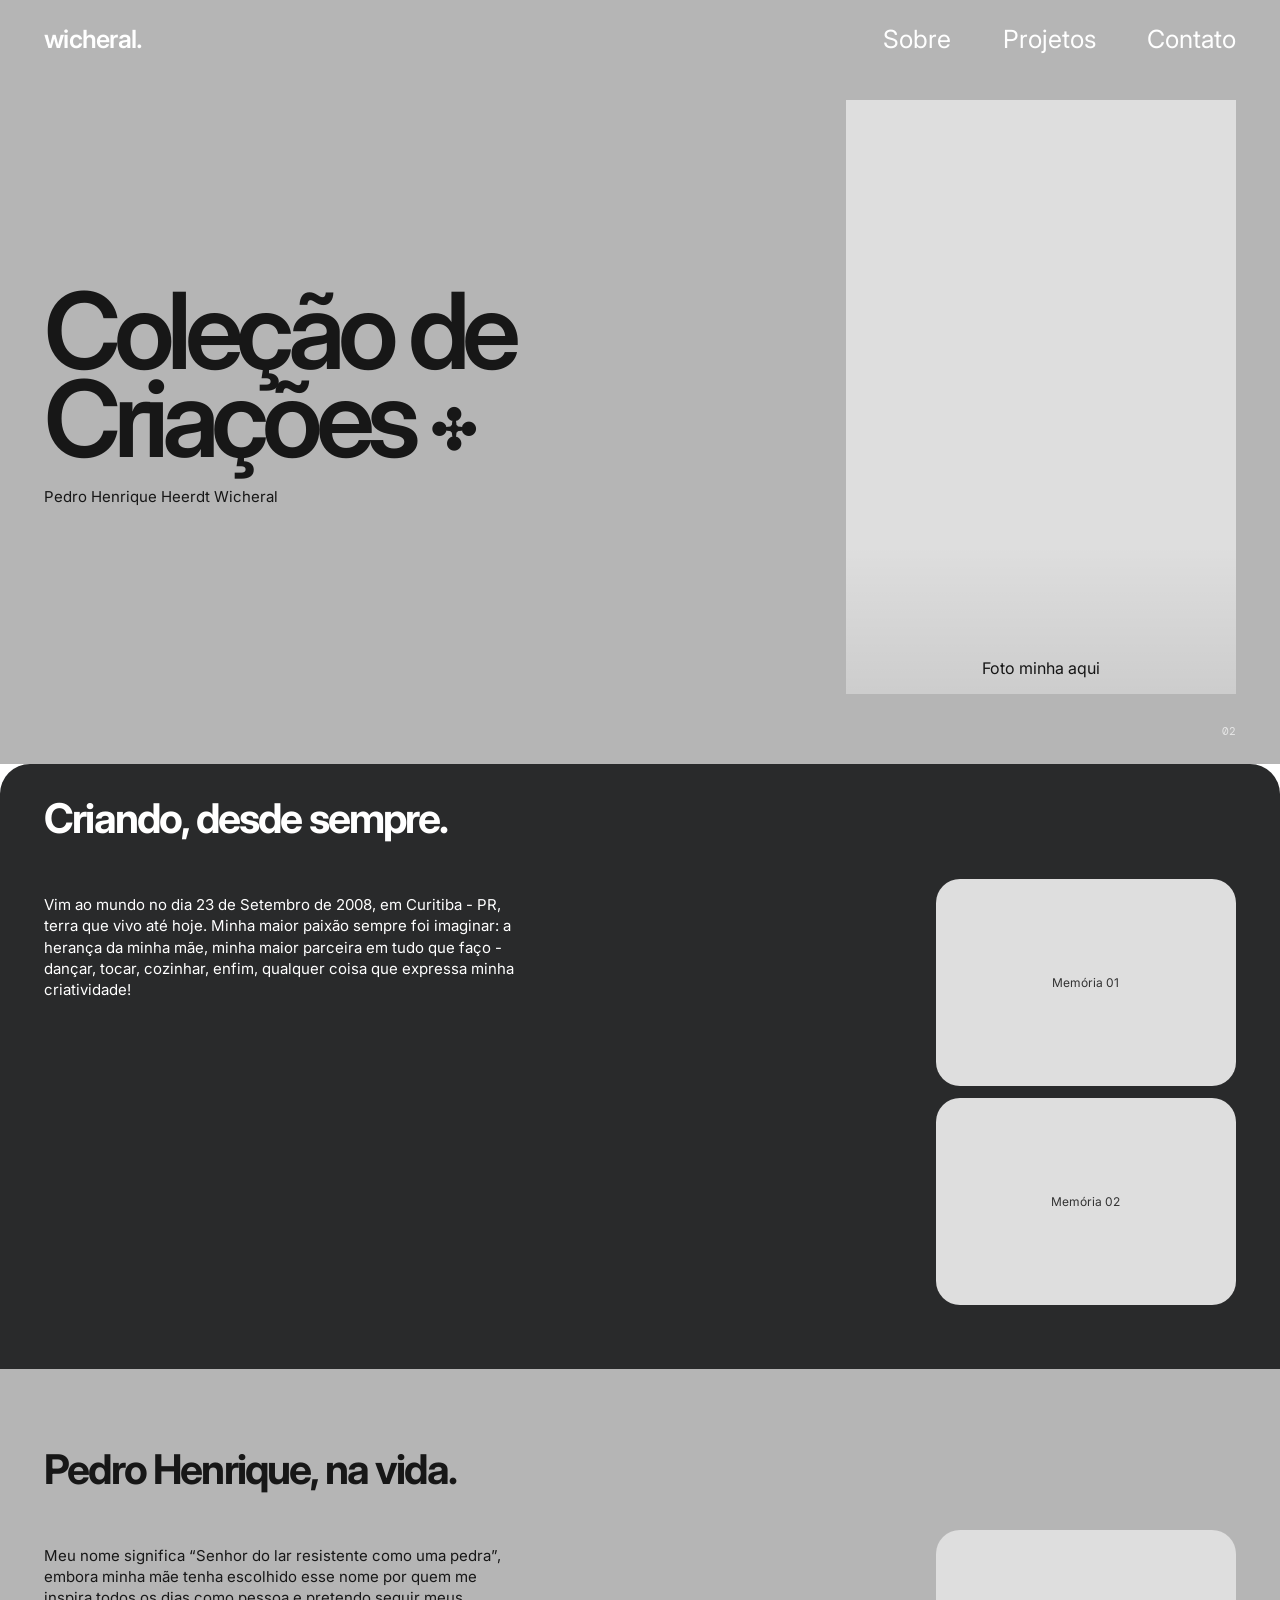
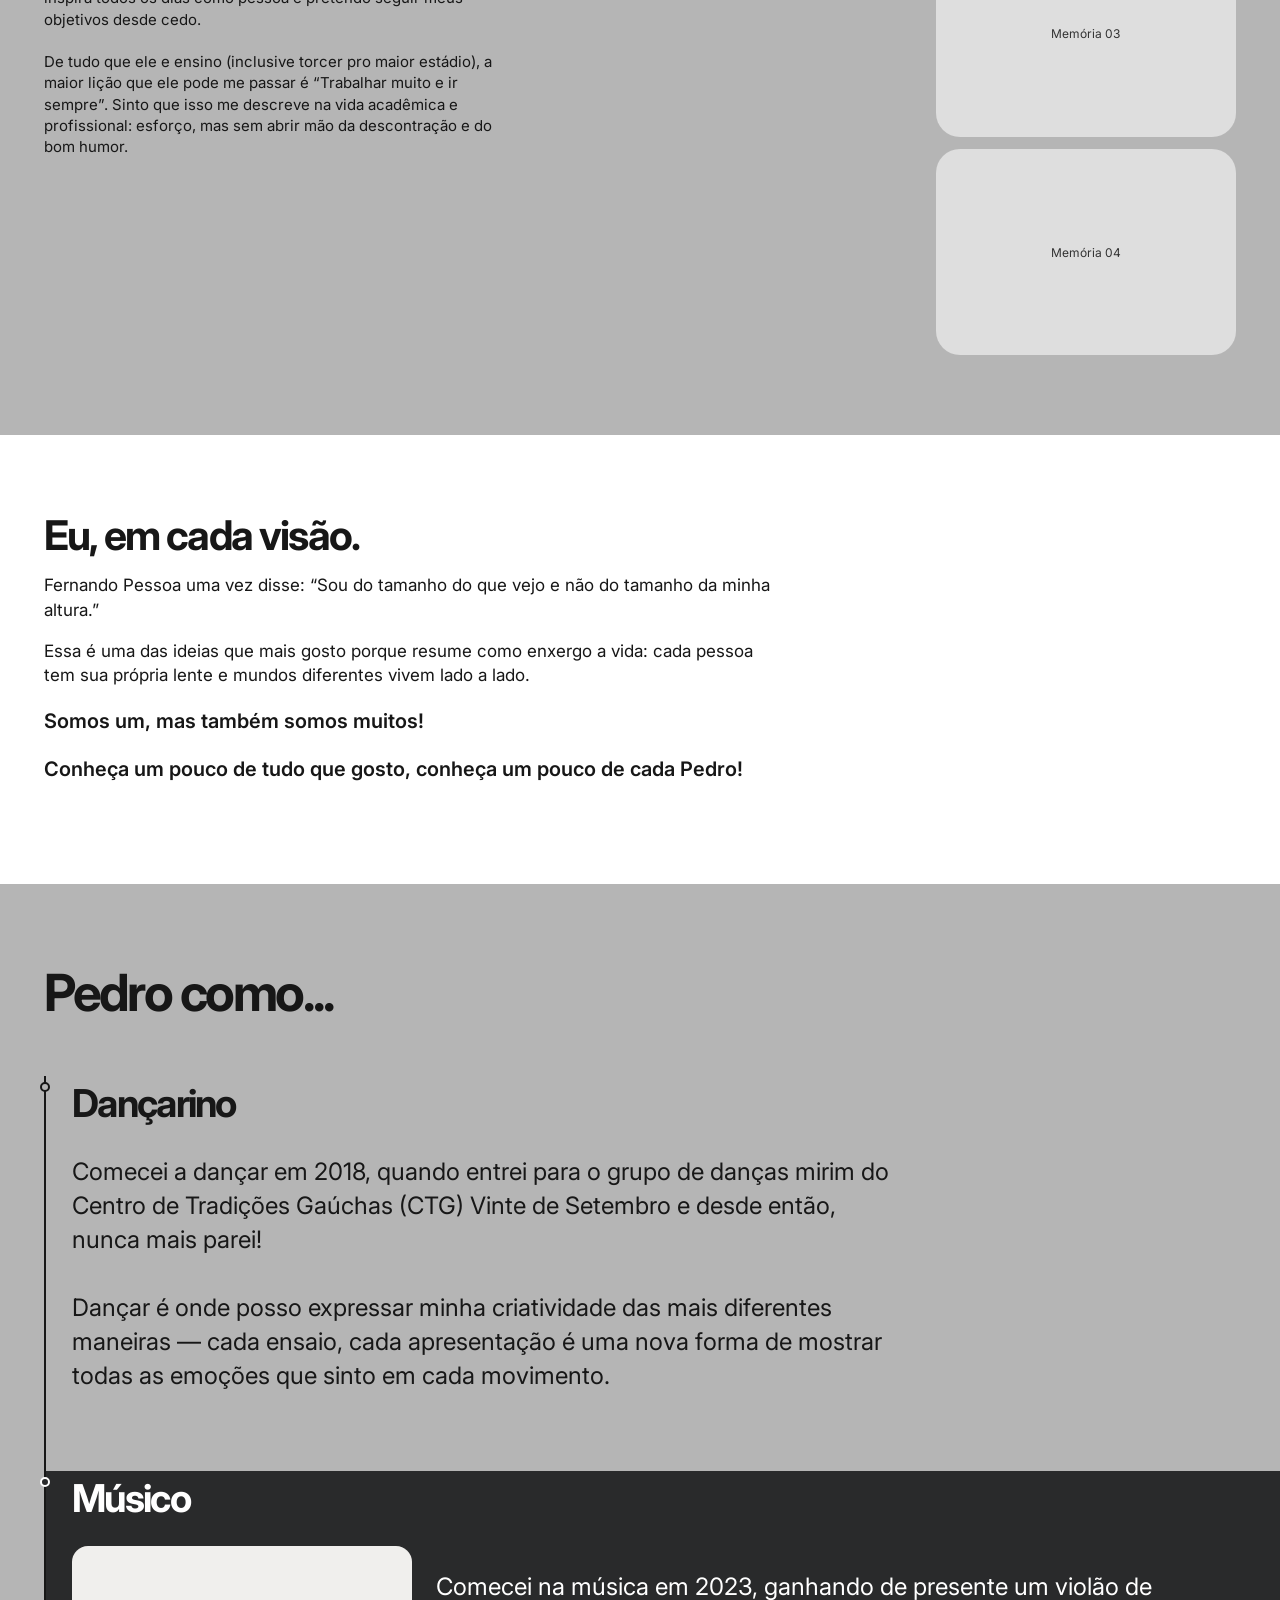
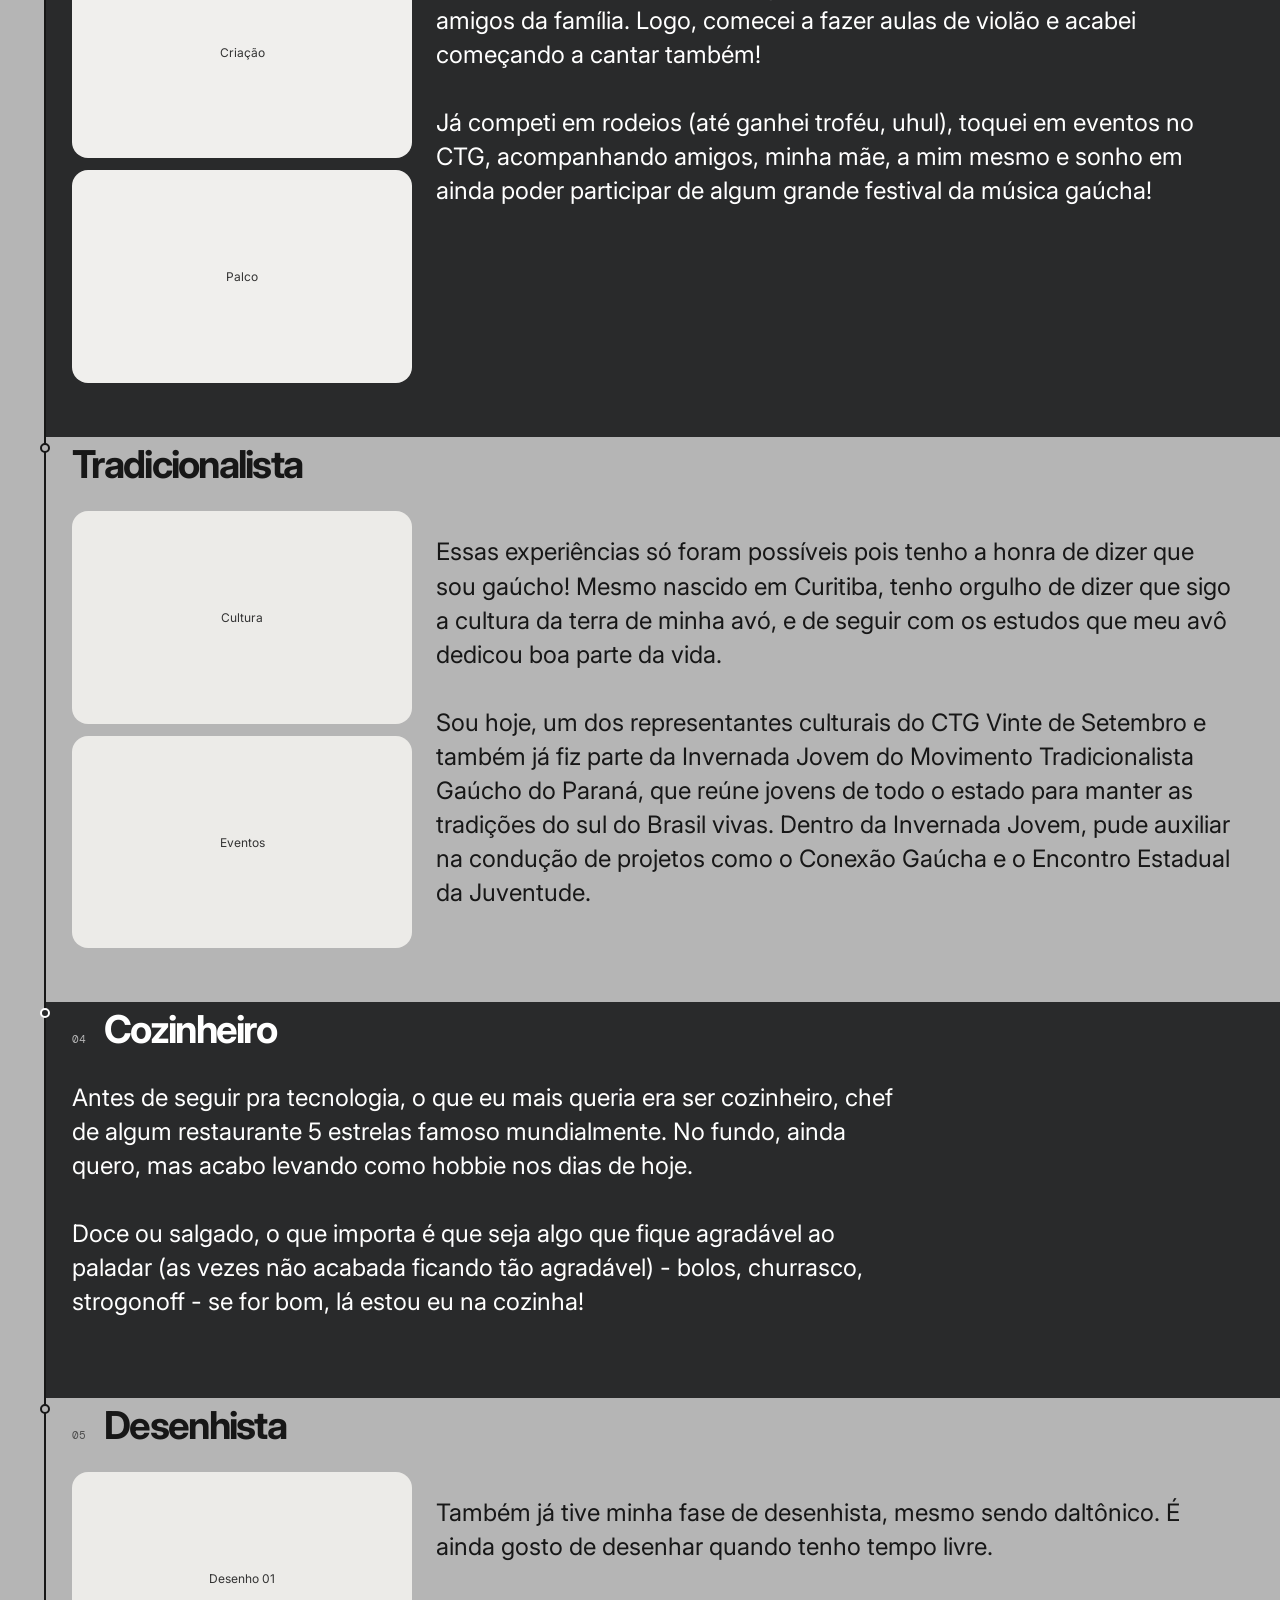
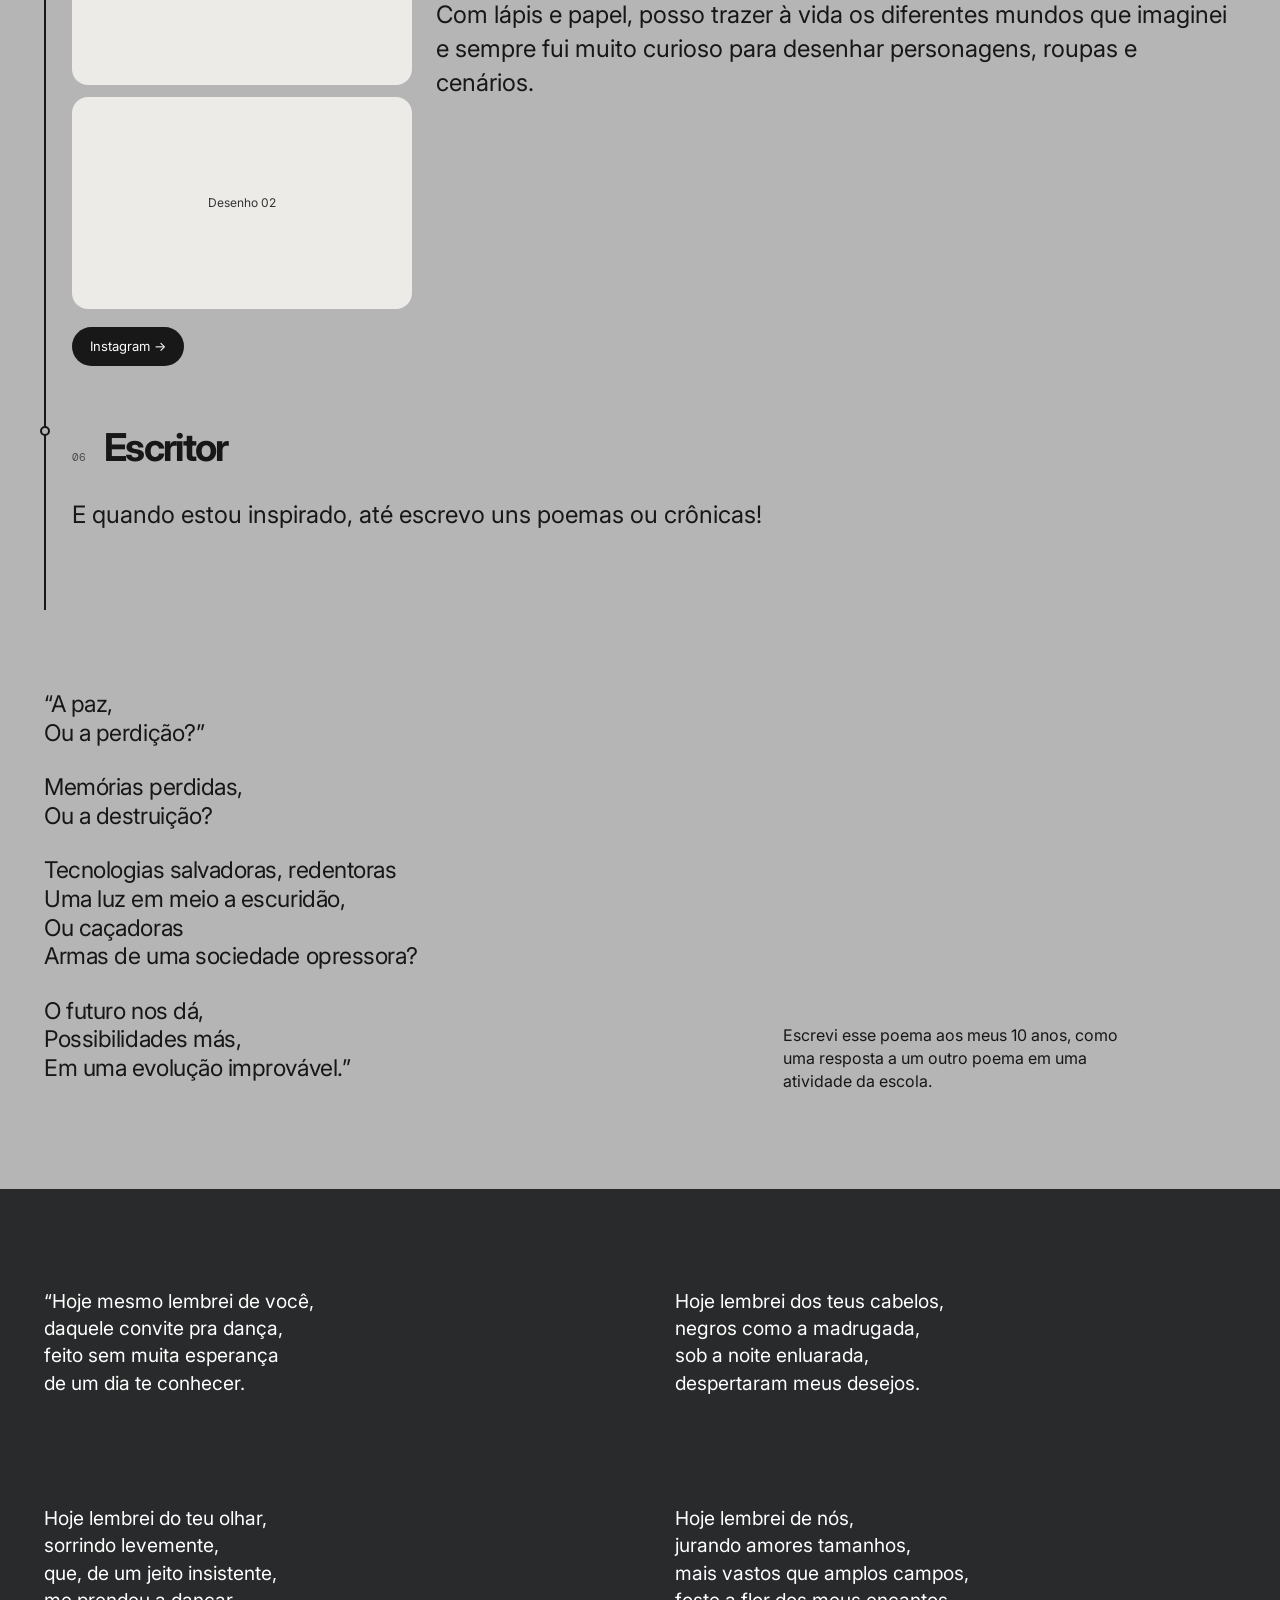
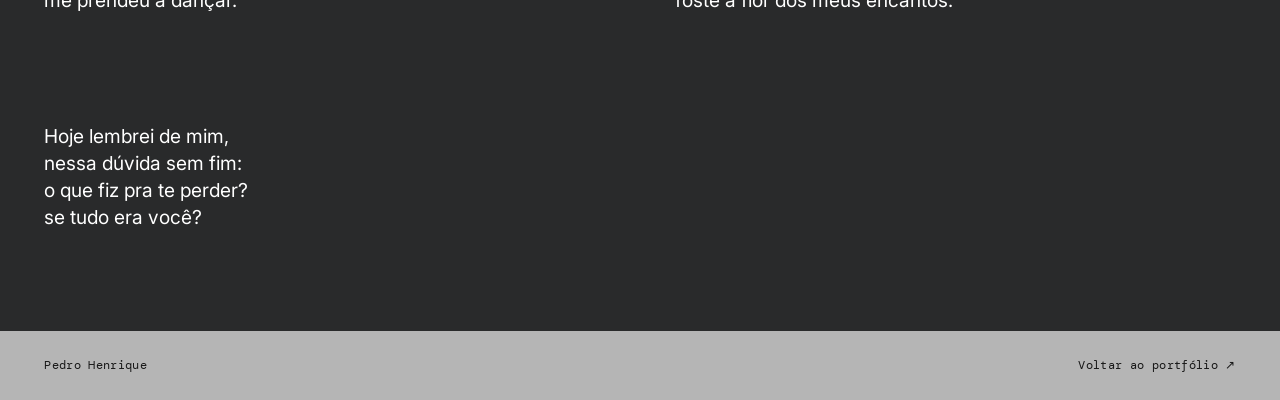
==== commit cc9c9662: "Páginas de cada projeto, corrige css do portfólio e da coleção" ====
--- a/colecao.html
+++ b/colecao.html
@@ -46,8 +46,7 @@
       <div class="block-title"><h2>Pedro Henrique, na vida.</h2></div>
       <div class="two-col-copy">
         <div>
-          <p>Meu nome significa “Senhor do lar resistente como uma pedra”, embora minha mãe tenha escolhido esse nome por quem me inspira todos os dias como pessoa e pretendo seguir meus objetivos desde cedo.</p>
-          <p>De tudo que ele e ensino (inclusive torcer pro maior estádio), a maior lição que ele pode me passar é “Trabalhar muito e ir sempre”. Sinto que isso me descreve na vida acadêmica e profissional: esforço, mas sem abrir mão da descontração e do bom humor.</p>
+          <p>Meu nome significa “Senhor do lar resistente como uma pedra”, embora minha mãe tenha escolhido esse nome por quem me inspira todos os dias como pessoa e pretendo seguir meus objetivos desde cedo.<br><br>De tudo que ele e ensino (inclusive torcer pro maior estádio), a maior lição que ele pode me passar é “Trabalhar muito e ir sempre”. Sinto que isso me descreve na vida acadêmica e profissional: esforço, mas sem abrir mão da descontração e do bom humor.</p>
         </div>
         <div class="image-stack">
           <div class="mini-media">Memória 03</div>
@@ -71,16 +70,18 @@
         <article class="timeline-item">
           <div class="timeline-dot" aria-hidden="true"></div>
           <div class="timeline-heading"><h3>Dançarino</h3></div>
-          <p>Comecei a dançar em 2018, quando entrei para o grupo de danças mirim do Centro de Tradições Gaúchas (CTG) Vinte de Setembro e desde então, nunca mais parei!</p>
-          <p>Dançar é onde posso expressar minha criatividade das mais diferentes maneiras — cada ensaio, cada apresentação é uma nova forma de mostrar todas as emoções que sinto em cada movimento.</p>
+          <p>Comecei a dançar em 2018, quando entrei para o grupo de danças mirim do Centro de Tradições Gaúchas (CTG) Vinte de Setembro e desde então, nunca mais parei!<br><br>Dançar é onde posso expressar minha criatividade das mais diferentes maneiras — cada ensaio, cada apresentação é uma nova forma de mostrar todas as emoções que sinto em cada movimento.</p>
         </article>
 
         <article class="timeline-item dark-card">
           <div class="timeline-dot" aria-hidden="true"></div>
           <div class="timeline-heading"><h3>Músico</h3></div>
           <div class="timeline-media-grid">
-            <div class="rounded-media">Criação</div><p>Comecei na música em 2023, ganhando de presente um violão de amigos da família. Logo comecei a fazer aulas de violão e a aparecer em ocasiões locais.</p>
-            <div class="rounded-media">Palco</div><p>Já competi em rodeios, toquei em contextos diferentes e sigo ampliando meu repertório musical, sempre com a vontade de viver a música em grandes festivais.</p>
+            <div class="media-wrapper">
+              <div class="rounded-media">Criação</div>
+              <div class="rounded-media">Palco</div>
+            </div>
+            <p>Comecei na música em 2023, ganhando de presente um violão de amigos da família. Logo, comecei a fazer aulas de violão e acabei começando a cantar também!<br><br>Já competi em rodeios (até ganhei troféu, uhul), toquei em eventos no CTG, acompanhando amigos, minha mãe, a mim mesmo e sonho em ainda poder participar de algum grande festival da música gaúcha!</p>
           </div>
         </article>
 
@@ -88,23 +89,29 @@
           <div class="timeline-dot" aria-hidden="true"></div>
           <div class="timeline-heading"><h3>Tradicionalista</h3></div>
           <div class="timeline-media-grid">
-            <div class="rounded-media">Cultura</div><p>Essas experiências só foram possíveis porque tenho a honra de dizer que sou gaúcho! Mesmo nascido em Curitiba, tenho orgulho de dizer que sigo a cultura e a história que fazem parte de mim.</p>
-            <div class="rounded-media">Eventos</div><p>Hoje, acompanho representantes culturais e participo de movimentos ligados à tradição gaúcha, levando essas experiências para minha vida acadêmica.</p>
+            <div class="media-wrapper">
+              <div class="rounded-media">Cultura</div>
+              <div class="rounded-media">Eventos</div>
+            </div>
+            <p>Essas experiências só foram possíveis pois tenho a honra de dizer que sou gaúcho! Mesmo nascido em Curitiba, tenho orgulho de dizer que sigo a cultura da terra de minha avó, e de seguir com os estudos que meu avô dedicou boa parte da vida.<br><br>Sou hoje, um dos representantes culturais do CTG Vinte de Setembro e também já fiz parte da Invernada Jovem do Movimento Tradicionalista Gaúcho do Paraná, que reúne jovens de todo o estado para manter as tradições do sul do Brasil vivas. Dentro da Invernada Jovem, pude auxiliar na condução de projetos como o Conexão Gaúcha e o Encontro Estadual da Juventude.</p>
           </div>
         </article>
 
         <article class="timeline-item dark-card rounded-bottom">
           <div class="timeline-dot" aria-hidden="true"></div>
           <div class="timeline-heading"><span>04</span><h3>Cozinheiro</h3></div>
-          <p>Antes de sequer pensar em tecnologia, o que eu mais queria era ser cozinheiro. Minha família me apresentou à gastronomia e esse interesse segue como uma das minhas formas preferidas de criar.</p>
+          <p>Antes de seguir pra tecnologia, o que eu mais queria era ser cozinheiro, chef de algum restaurante 5 estrelas famoso mundialmente. No fundo, ainda quero, mas acabo levando como hobbie nos dias de hoje.<br><br>Doce ou salgado, o que importa é que seja algo que fique agradável ao paladar (as vezes não acabada ficando tão agradável) - bolos, churrasco, strogonoff - se for bom, lá estou eu na cozinha!</p>
         </article>
 
         <article class="timeline-item section-light">
           <div class="timeline-dot" aria-hidden="true"></div>
           <div class="timeline-heading"><span>05</span><h3>Desenhista</h3></div>
           <div class="timeline-media-grid">
-            <div class="rounded-media">Desenho 01</div><p>Também já tive minha fase de desenhista, mesmo sendo daltônico. É ainda gosto de desenhar quando tenho tempo livre.</p>
-            <div class="rounded-media">Desenho 02</div><p>Com lápis e papel, posso trazer à vida os diferentes mundos que imaginei e sempre fui muito curioso para desenhar personagens, roupas e cenários.</p>
+            <div class="media-wrapper">
+              <div class="rounded-media">Desenho 01</div>
+              <div class="rounded-media">Desenho 02</div>
+            </div>
+            <p>Também já tive minha fase de desenhista, mesmo sendo daltônico. É ainda gosto de desenhar quando tenho tempo livre.<br><br>Com lápis e papel, posso trazer à vida os diferentes mundos que imaginei e sempre fui muito curioso para desenhar personagens, roupas e cenários.</p>
           </div>
           <a class="button" href="#">Instagram →</a>
         </article>
@@ -137,8 +144,9 @@
   </main>
 
   <footer class="footer">
-    <span>Pedro Henrique</span><a href="portfolio.html">Voltar ao portfólio ↗</a>
+    <span>Pedro Henrique</span>
+    <a href="index.html">Voltar ao portfólio ↗</a>
   </footer>
-  <script src="scroll-effects.js" defer></script>
+  <script src="js/scroll-effects.js" defer></script>
 </body>
-</html>
+</html>
--- a/css/colecao.css
+++ b/css/colecao.css
@@ -174,6 +174,7 @@
   border-left: 2px solid var(--ink);
   padding: 0 var(--pad) 54px 26px; 
   width: 100%;
+  font-size: 1.5rem;
 }
 
 .timeline-dot { 
@@ -199,24 +200,31 @@
 
 .timeline-media-grid { 
   display: grid; 
-  grid-template-columns: minmax(180px, 280px) 1fr; 
-  gap: 14px 22px; 
-  align-items: center; 
+  grid-template-columns: minmax(220px, 340px) 1fr; 
+  gap: 24px; 
+  align-items: start; 
   margin-top: 20px; 
+}
+
+.media-wrapper {
+  display: grid;
+  grid-template-columns: 1fr; /* Coloca uma imagem em cima da outra */
+  gap: 12px;
+  width: 100%;
 }
 
 .rounded-media { 
   background: #ecebe8; 
   color: #333; 
-  aspect-ratio: 1.15; 
-  border-radius: 24px; 
+  aspect-ratio: 1.6; /* Deixa a imagem mais retangular na na horizontal */
+  border-radius: 16px; 
   display: grid; 
   place-items: center; 
   font-size: 12px; 
   overflow: hidden; 
+  width: 100%;
 }
 .dark-card .rounded-media { background: #f0efed; }
-
 .button { 
   display: inline-flex; 
   background: #181818; 
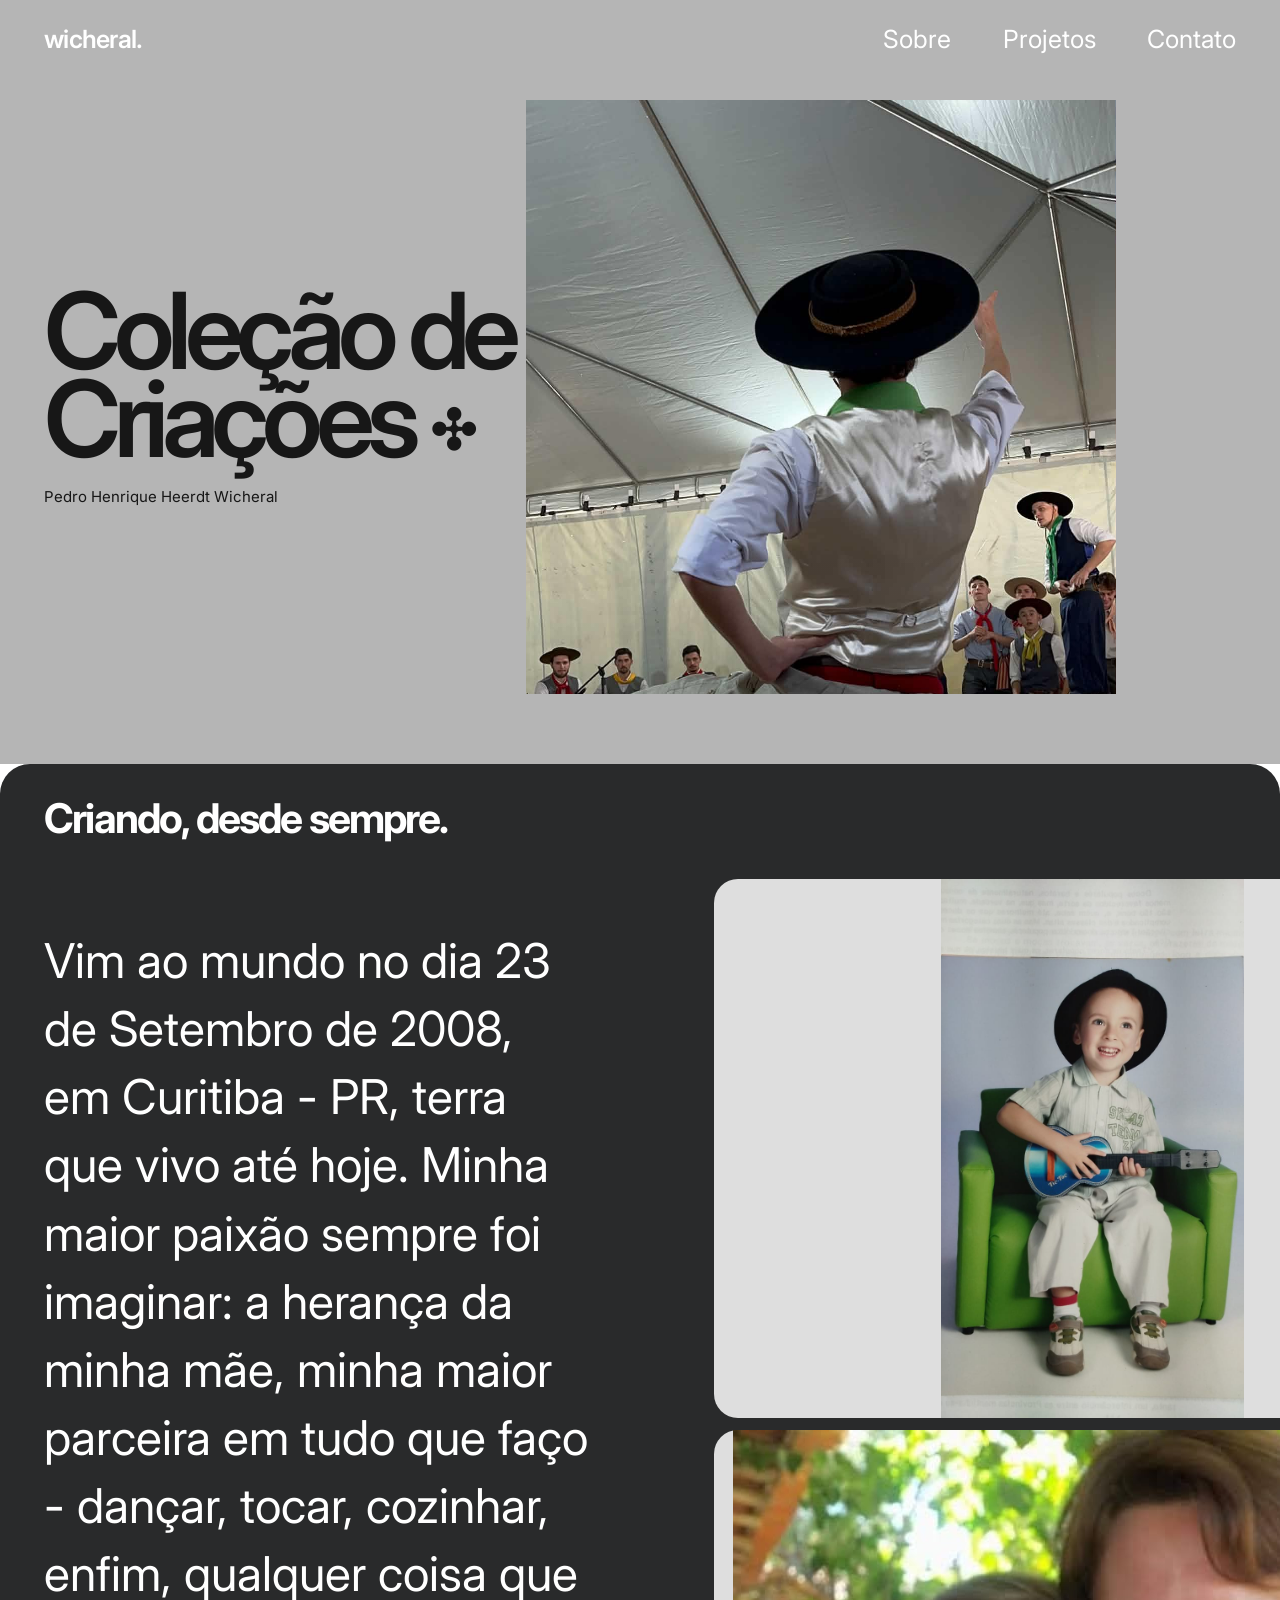
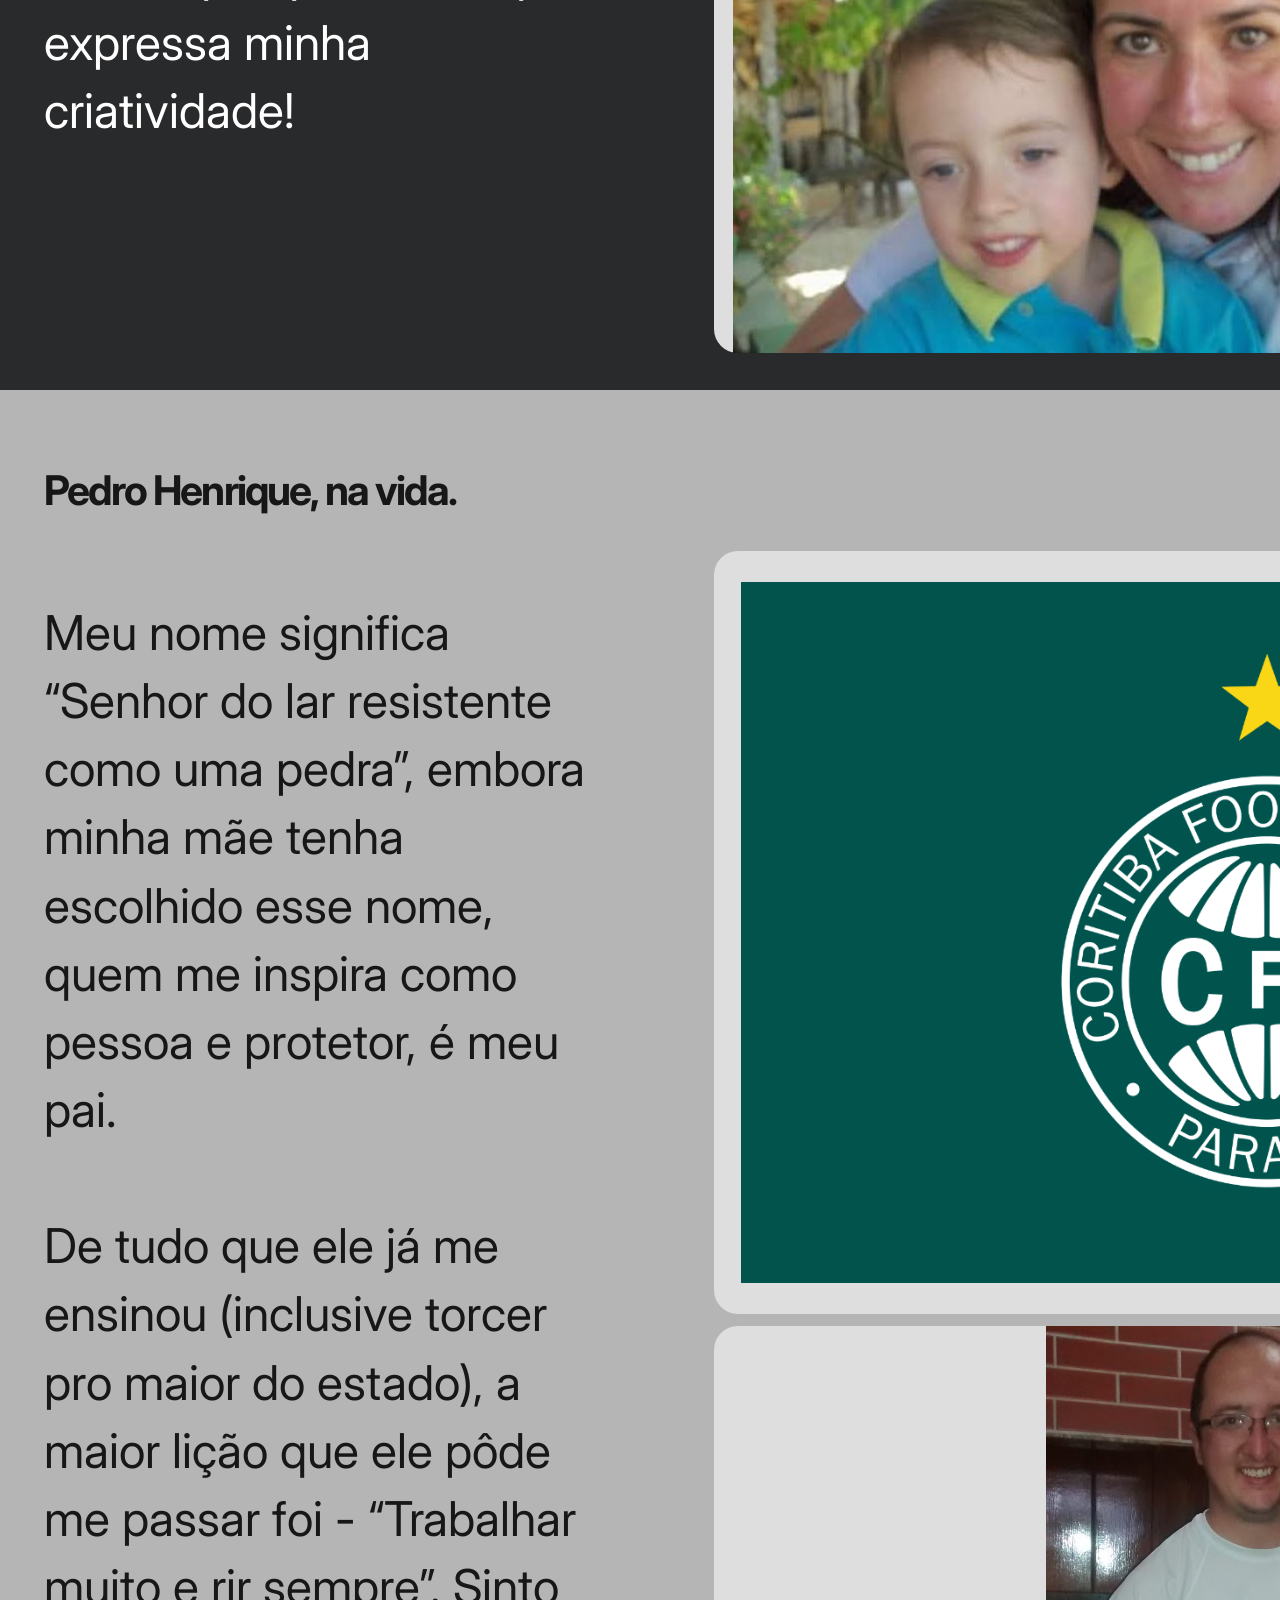
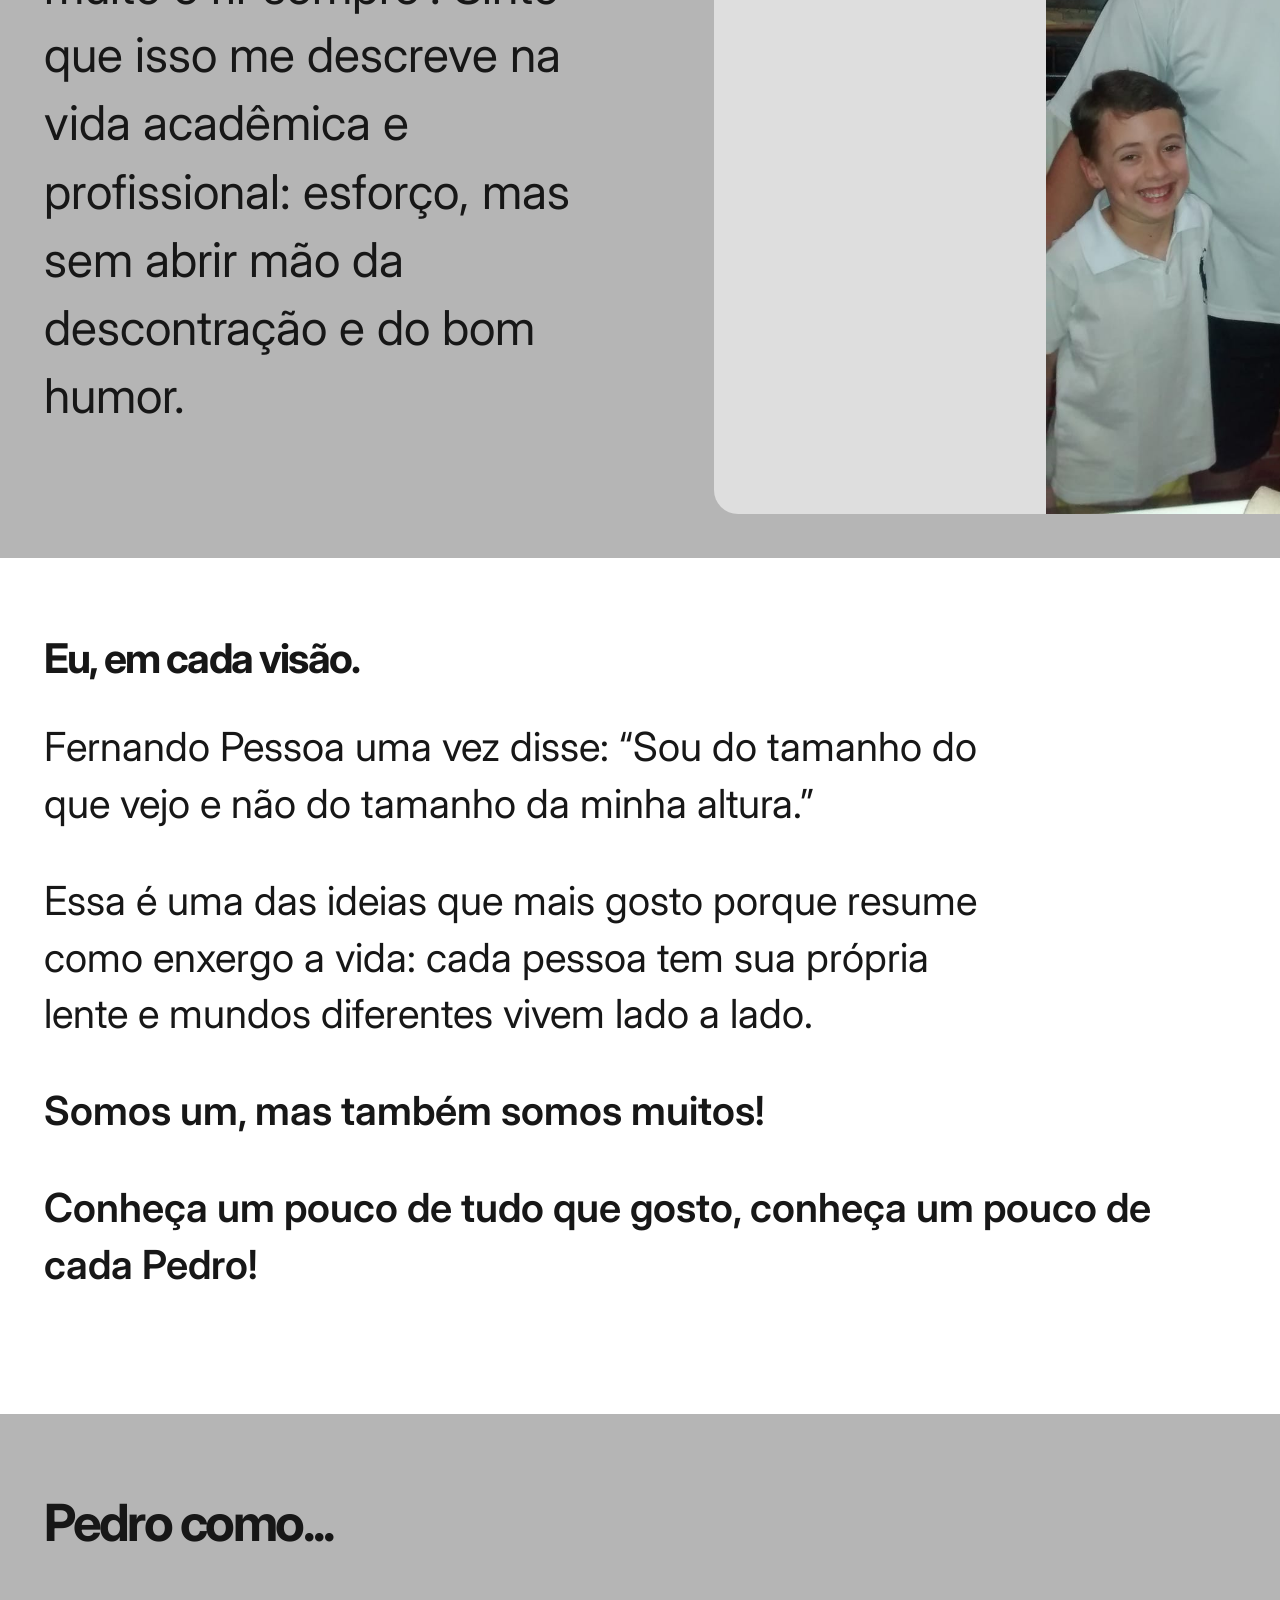
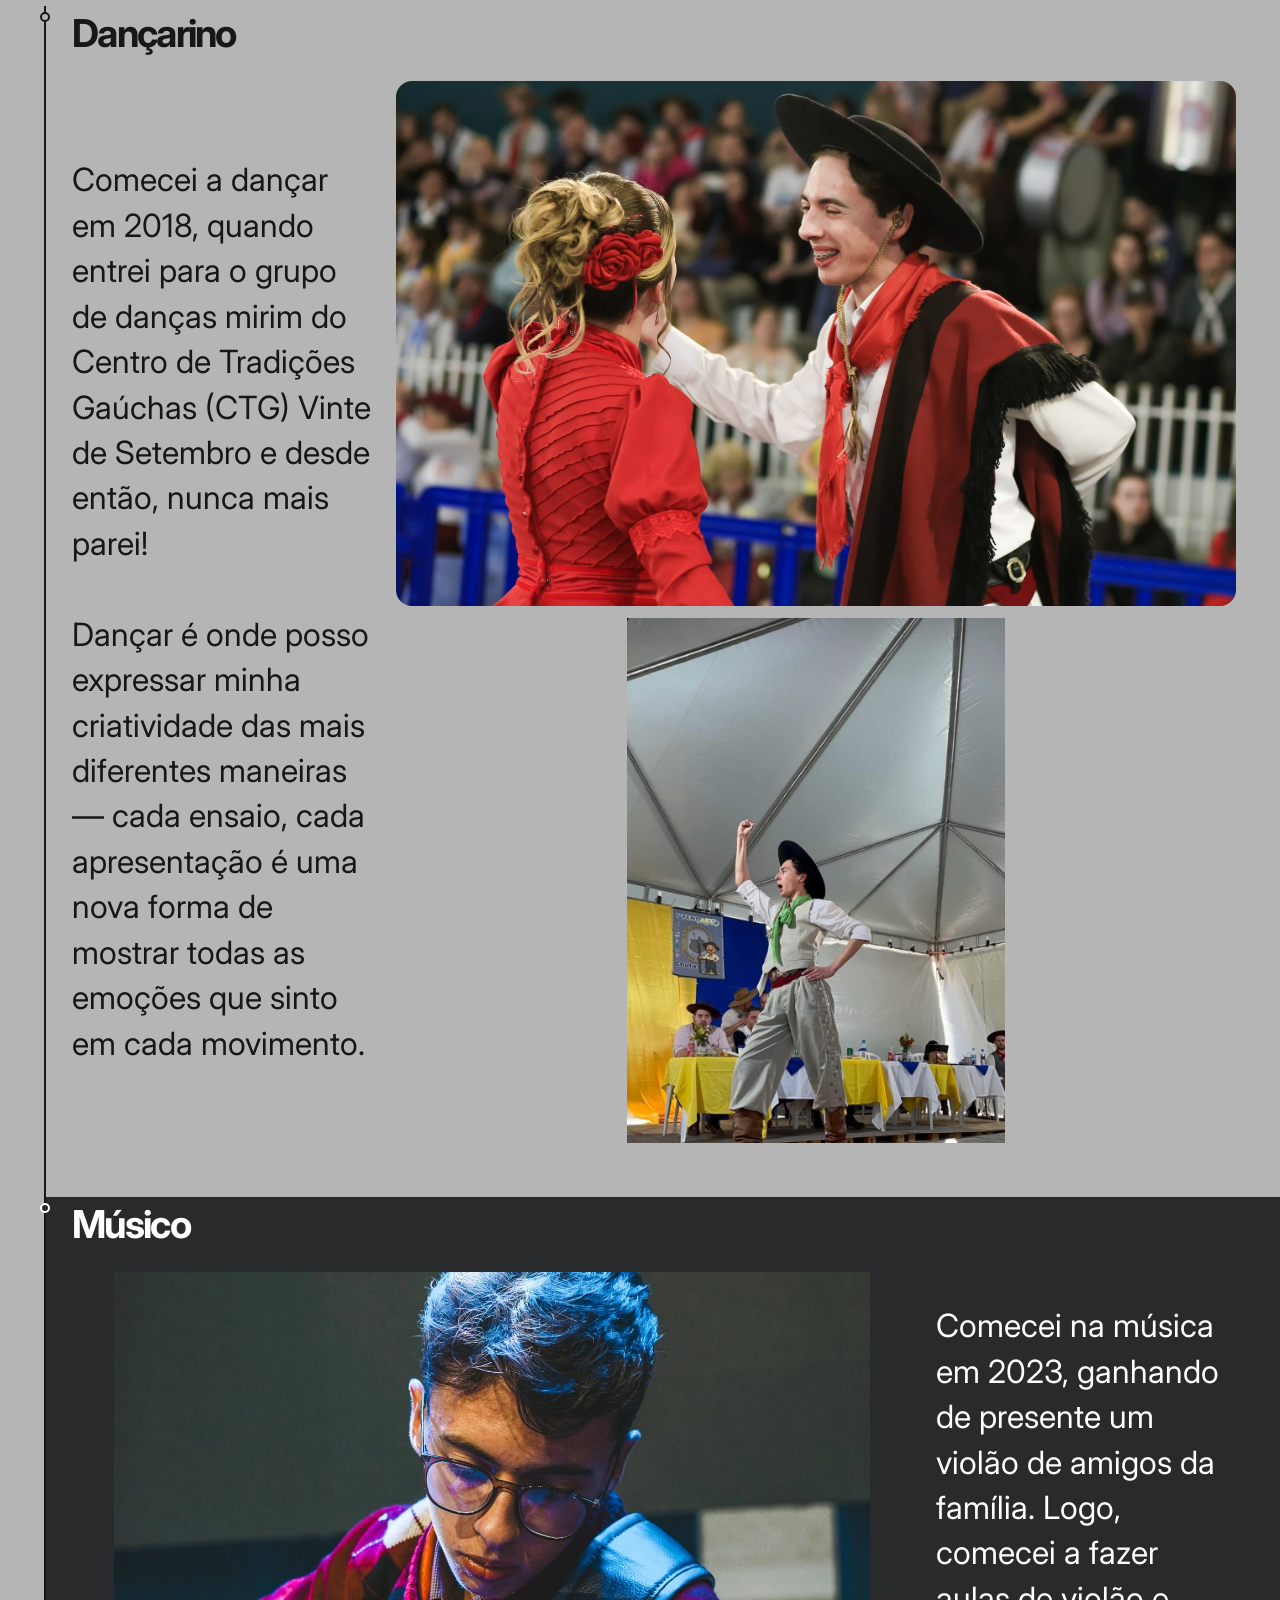
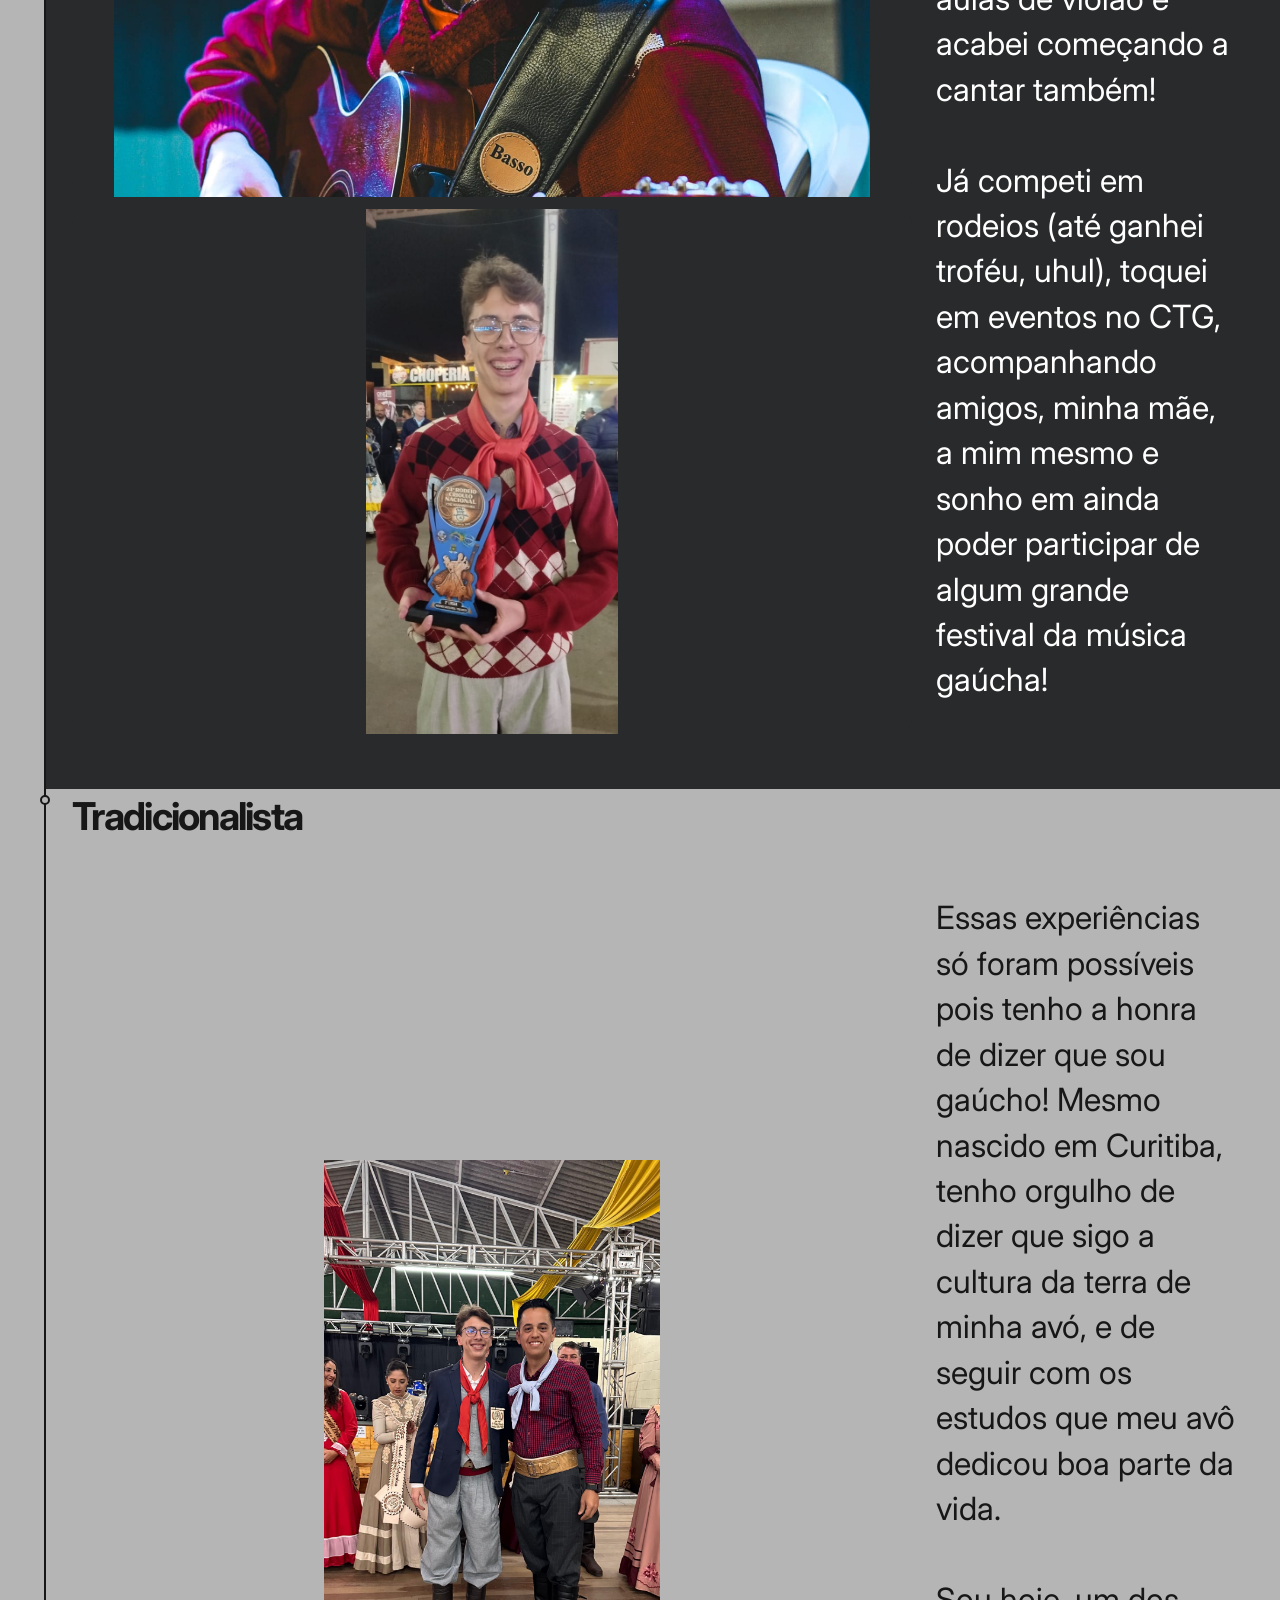
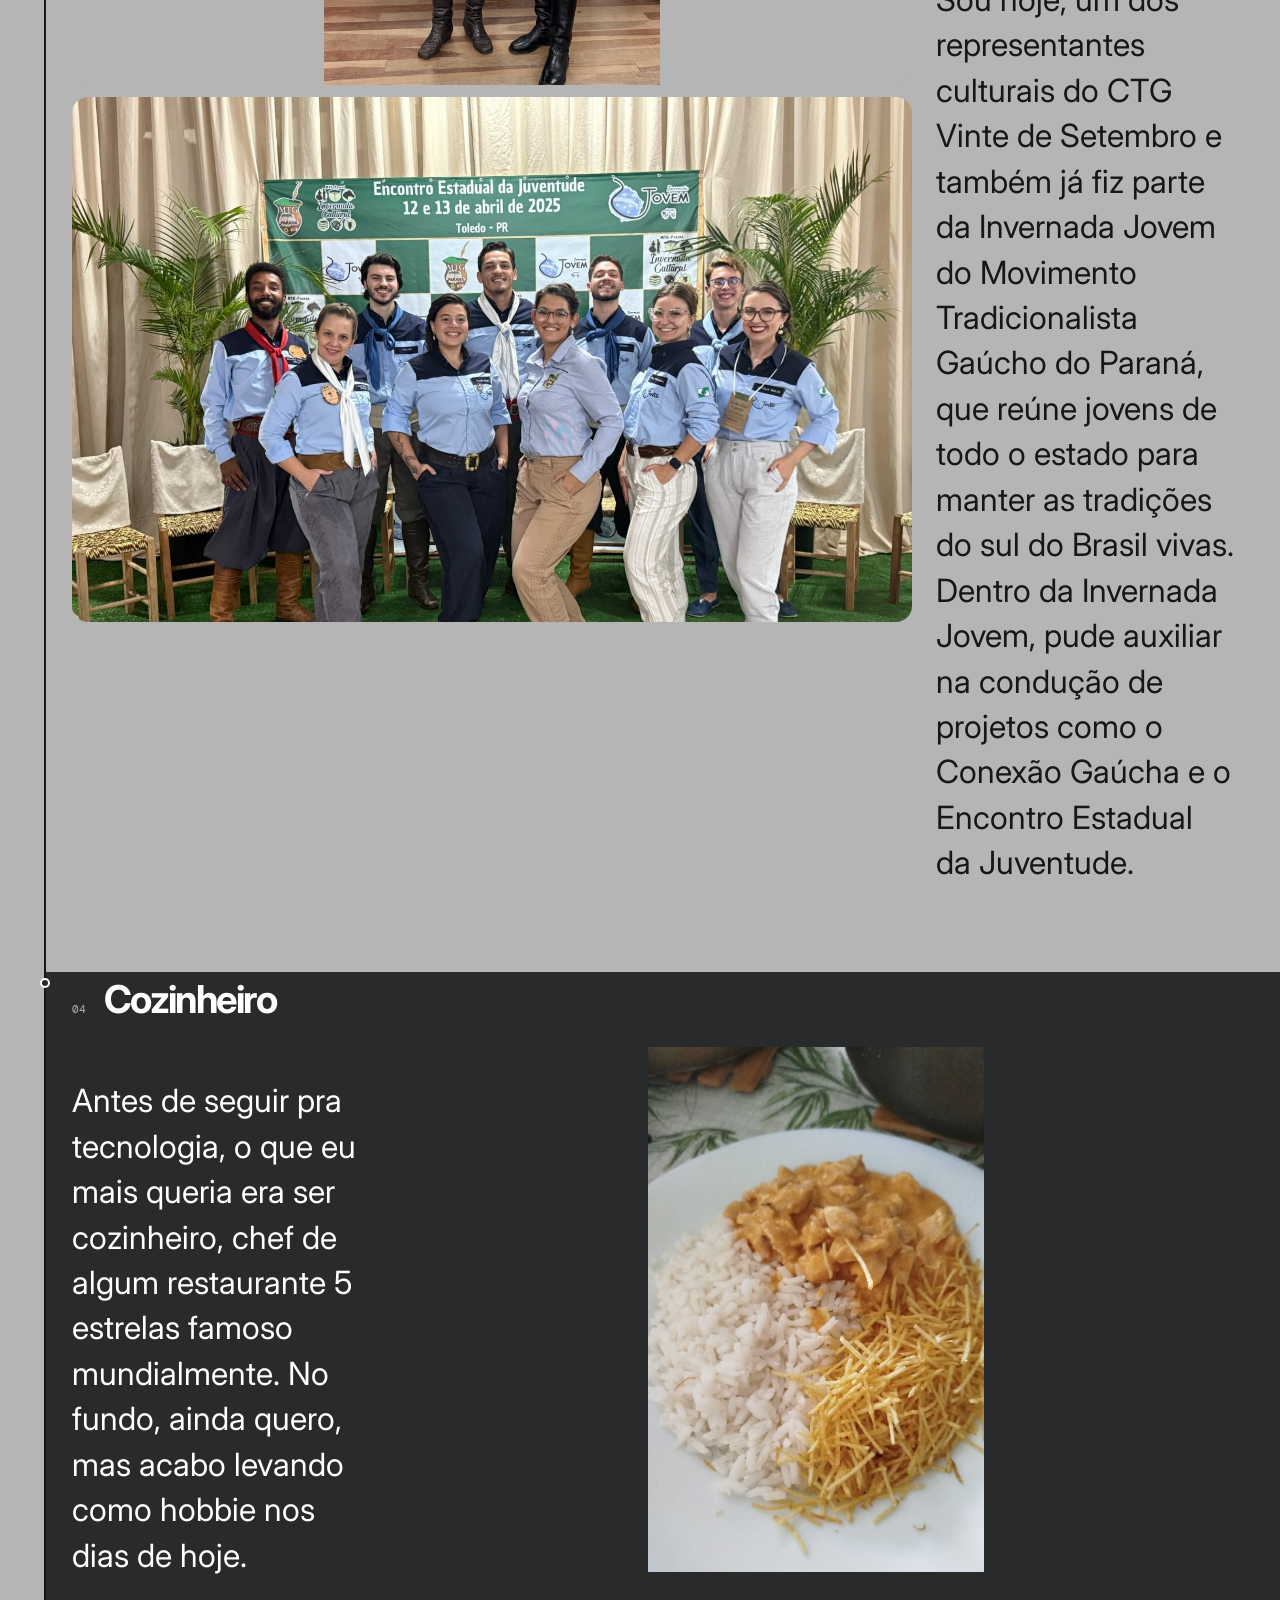
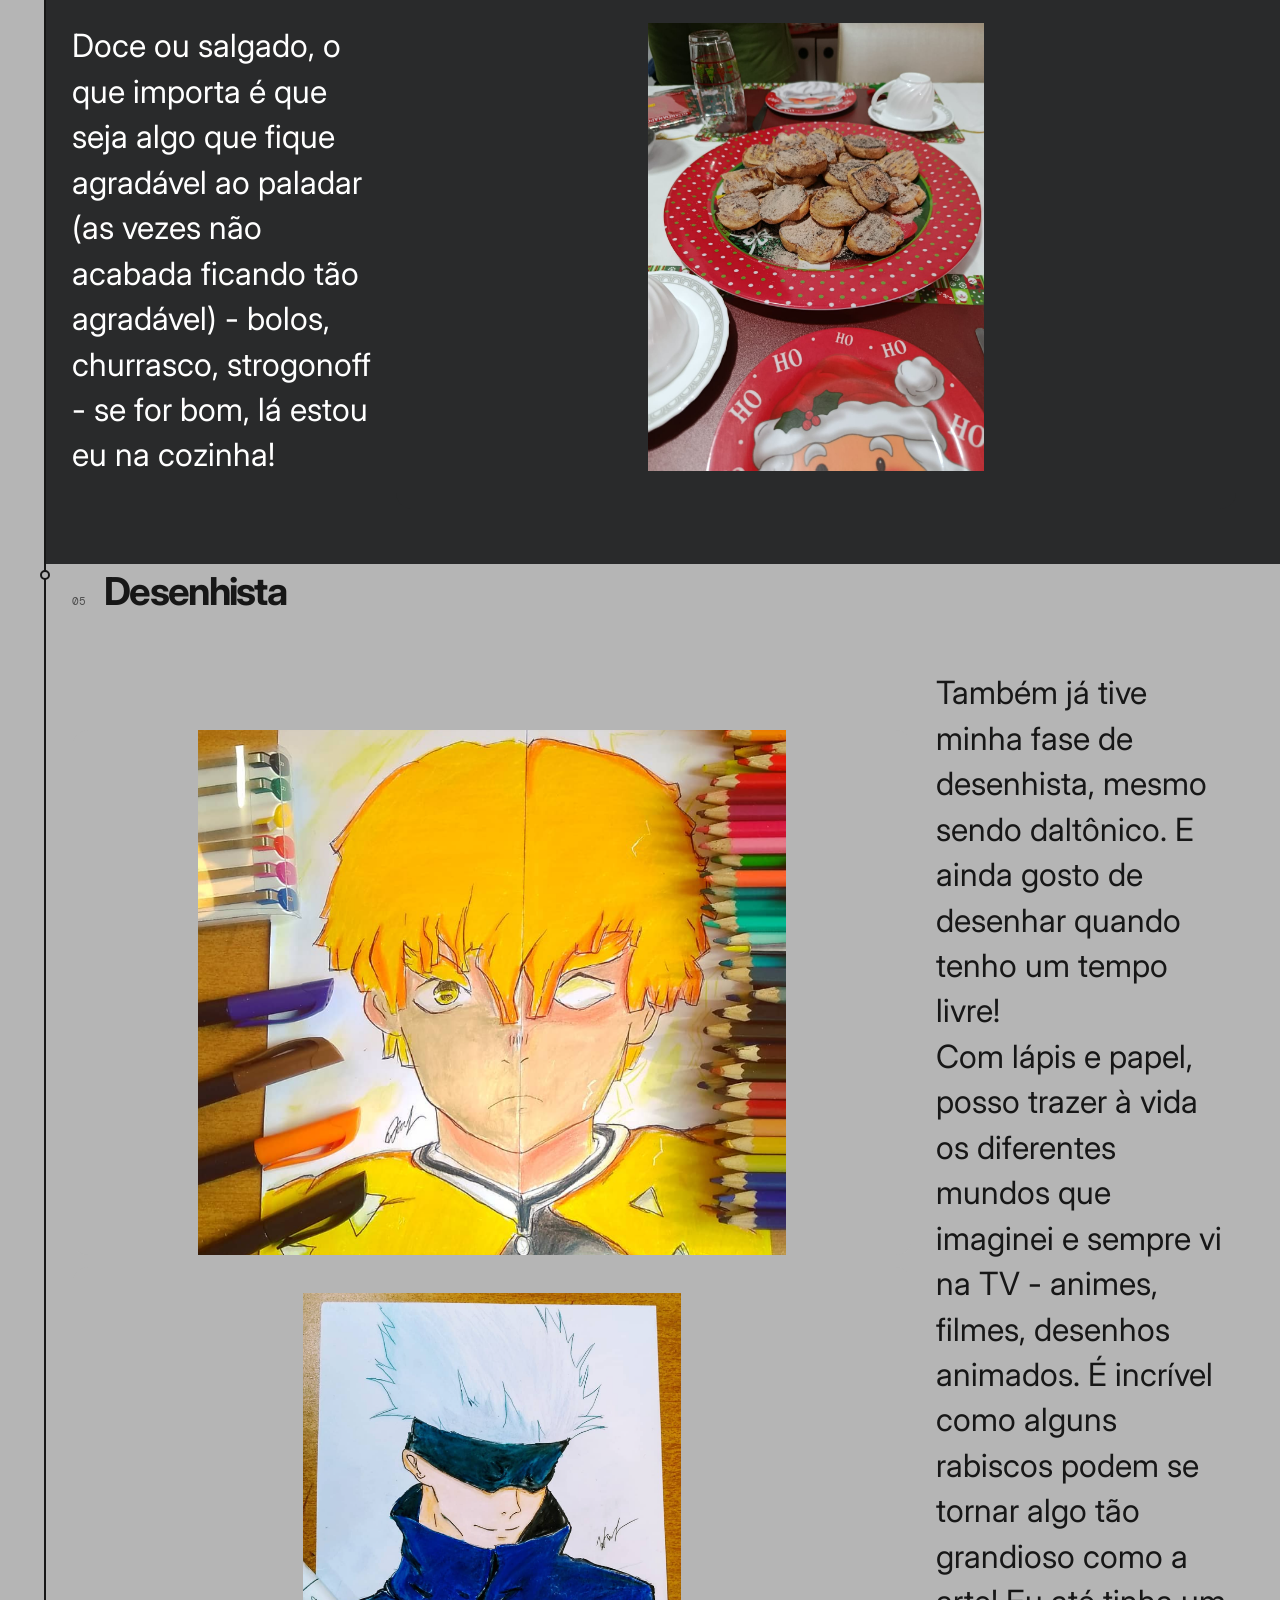
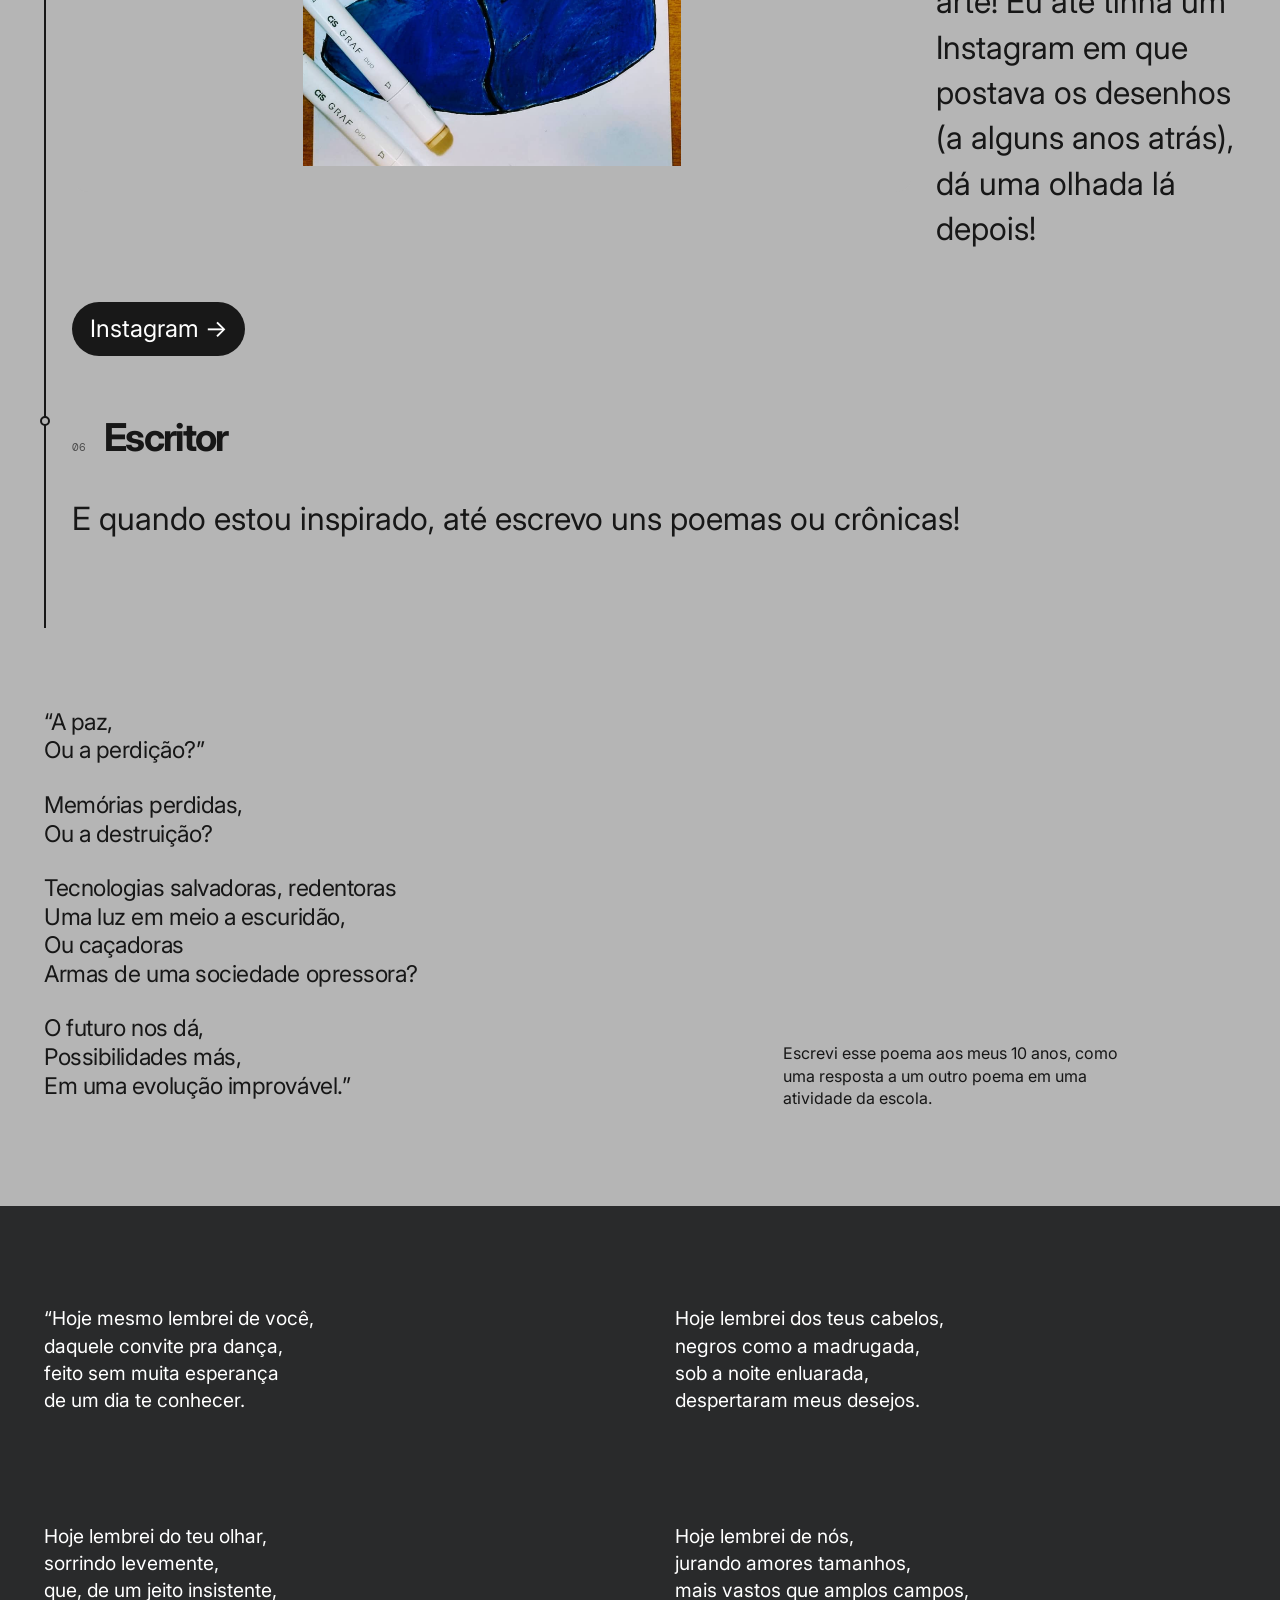
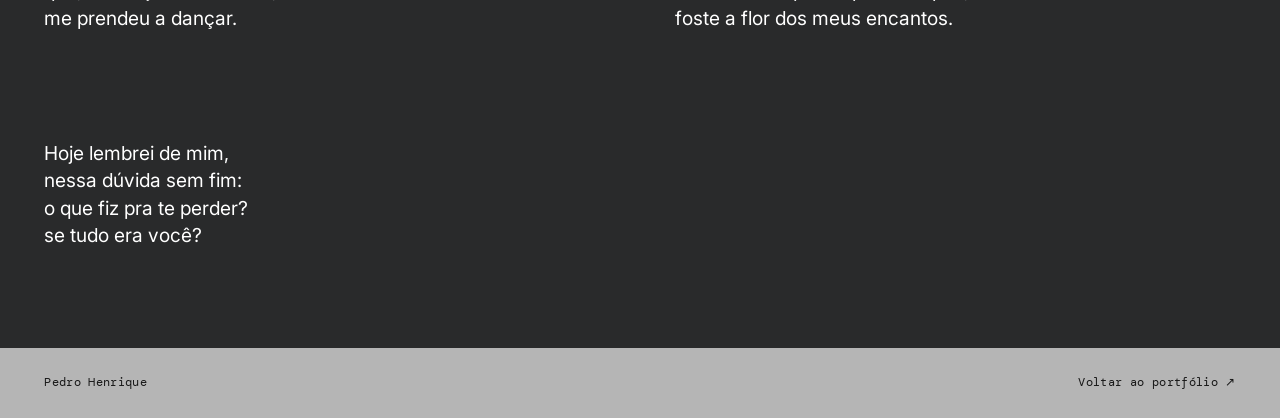
==== commit b6780f1c: "Site pronto!" ====
--- a/colecao.html
+++ b/colecao.html
@@ -26,7 +26,7 @@
         <h1 id="collection-title">Coleção de<br>Criações <span aria-hidden="true">✣</span></h1>
         <p>Pedro Henrique Heerdt Wicheral</p>
       </div>
-      <div class="portrait-placeholder" role="img" aria-label="Área reservada para sua foto">Foto minha aqui</div>
+      <div class="portrait-placeholder" role="img" aria-label="Área reservada para sua foto"></div>
     </section>
 
     <section class="intro-block dark-card" id="sobre">
@@ -36,8 +36,8 @@
           <p>Vim ao mundo no dia 23 de Setembro de 2008, em Curitiba - PR, terra que vivo até hoje. Minha maior paixão sempre foi imaginar: a herança da minha mãe, minha maior parceira em tudo que faço - dançar, tocar, cozinhar, enfim, qualquer coisa que expressa minha criatividade!</p>
         </div>
         <div class="image-stack">
-          <div class="mini-media">Memória 01</div>
-          <div class="mini-media">Memória 02</div>
+          <div class="mini-media"><img src="/assets/pedro-crianca.jpeg" alt="Pedro Crianca" style="width: 40%;"></div>
+          <div class="mini-media"><img src="/assets/mae.png" alt=""></div>
         </div>
       </div>
     </section>
@@ -46,11 +46,11 @@
       <div class="block-title"><h2>Pedro Henrique, na vida.</h2></div>
       <div class="two-col-copy">
         <div>
-          <p>Meu nome significa “Senhor do lar resistente como uma pedra”, embora minha mãe tenha escolhido esse nome por quem me inspira todos os dias como pessoa e pretendo seguir meus objetivos desde cedo.<br><br>De tudo que ele e ensino (inclusive torcer pro maior estádio), a maior lição que ele pode me passar é “Trabalhar muito e ir sempre”. Sinto que isso me descreve na vida acadêmica e profissional: esforço, mas sem abrir mão da descontração e do bom humor.</p>
+          <p>Meu nome significa “Senhor do lar resistente como uma pedra”, embora minha mãe tenha escolhido esse nome, quem me inspira como pessoa e protetor, é meu pai.<br><br>De tudo que ele já me ensinou (inclusive torcer pro maior do estado), a maior lição que ele pôde me passar foi - “Trabalhar muito e rir sempre”. Sinto que isso me descreve na vida acadêmica e profissional: esforço, mas sem abrir mão da descontração e do bom humor.</p>
         </div>
         <div class="image-stack">
-          <div class="mini-media">Memória 03</div>
-          <div class="mini-media">Memória 04</div>
+          <div class="mini-media"><img src="/assets/coxa.png" alt="Coritibaaa" style="width: 95%;"></div>
+          <div class="mini-media"><img src="/assets/pai.jpeg" alt="pai" style="width: 40%;"></div>
         </div>
       </div>
     </section>
@@ -70,7 +70,13 @@
         <article class="timeline-item">
           <div class="timeline-dot" aria-hidden="true"></div>
           <div class="timeline-heading"><h3>Dançarino</h3></div>
-          <p>Comecei a dançar em 2018, quando entrei para o grupo de danças mirim do Centro de Tradições Gaúchas (CTG) Vinte de Setembro e desde então, nunca mais parei!<br><br>Dançar é onde posso expressar minha criatividade das mais diferentes maneiras — cada ensaio, cada apresentação é uma nova forma de mostrar todas as emoções que sinto em cada movimento.</p>
+          <div class="timeline-media-grid-right">
+            <p>Comecei a dançar em 2018, quando entrei para o grupo de danças mirim do Centro de Tradições Gaúchas (CTG) Vinte de Setembro e desde então, nunca mais parei!<br><br>Dançar é onde posso expressar minha criatividade das mais diferentes maneiras — cada ensaio, cada apresentação é uma nova forma de mostrar todas as emoções que sinto em cada movimento.</p>
+            <div class="media-wrapper">
+              <div class="rounded-media"><img src="/assets/invernada.png" alt="" style="width: 100%;"></div>
+              <div class="rounded-media"><img src="/assets/chula.jpeg" alt="" style="width: 45%;"></div>
+            </div>
+          </div>
         </article>
 
         <article class="timeline-item dark-card">
@@ -78,8 +84,8 @@
           <div class="timeline-heading"><h3>Músico</h3></div>
           <div class="timeline-media-grid">
             <div class="media-wrapper">
-              <div class="rounded-media">Criação</div>
-              <div class="rounded-media">Palco</div>
+              <div class="rounded-media"><img src="/assets/violao.png" alt="" style="width: 90%;"></div>
+              <div class="rounded-media"><img src="assets/trofeu.png" alt="" style="width: 30%;"></div>
             </div>
             <p>Comecei na música em 2023, ganhando de presente um violão de amigos da família. Logo, comecei a fazer aulas de violão e acabei começando a cantar também!<br><br>Já competi em rodeios (até ganhei troféu, uhul), toquei em eventos no CTG, acompanhando amigos, minha mãe, a mim mesmo e sonho em ainda poder participar de algum grande festival da música gaúcha!</p>
           </div>
@@ -90,8 +96,8 @@
           <div class="timeline-heading"><h3>Tradicionalista</h3></div>
           <div class="timeline-media-grid">
             <div class="media-wrapper">
-              <div class="rounded-media">Cultura</div>
-              <div class="rounded-media">Eventos</div>
+              <div class="rounded-media"><img src="/assets/boton.jpeg" alt="" style="width: 40%;"></div>
+              <div class="rounded-media"><img src="/assets/encontro-hero.png" alt="" style="width: 100%;"></div>
             </div>
             <p>Essas experiências só foram possíveis pois tenho a honra de dizer que sou gaúcho! Mesmo nascido em Curitiba, tenho orgulho de dizer que sigo a cultura da terra de minha avó, e de seguir com os estudos que meu avô dedicou boa parte da vida.<br><br>Sou hoje, um dos representantes culturais do CTG Vinte de Setembro e também já fiz parte da Invernada Jovem do Movimento Tradicionalista Gaúcho do Paraná, que reúne jovens de todo o estado para manter as tradições do sul do Brasil vivas. Dentro da Invernada Jovem, pude auxiliar na condução de projetos como o Conexão Gaúcha e o Encontro Estadual da Juventude.</p>
           </div>
@@ -100,7 +106,13 @@
         <article class="timeline-item dark-card rounded-bottom">
           <div class="timeline-dot" aria-hidden="true"></div>
           <div class="timeline-heading"><span>04</span><h3>Cozinheiro</h3></div>
-          <p>Antes de seguir pra tecnologia, o que eu mais queria era ser cozinheiro, chef de algum restaurante 5 estrelas famoso mundialmente. No fundo, ainda quero, mas acabo levando como hobbie nos dias de hoje.<br><br>Doce ou salgado, o que importa é que seja algo que fique agradável ao paladar (as vezes não acabada ficando tão agradável) - bolos, churrasco, strogonoff - se for bom, lá estou eu na cozinha!</p>
+          <div class="timeline-media-grid-right">
+            <p>Antes de seguir pra tecnologia, o que eu mais queria era ser cozinheiro, chef de algum restaurante 5 estrelas famoso mundialmente. No fundo, ainda quero, mas acabo levando como hobbie nos dias de hoje.<br><br>Doce ou salgado, o que importa é que seja algo que fique agradável ao paladar (as vezes não acabada ficando tão agradável) - bolos, churrasco, strogonoff - se for bom, lá estou eu na cozinha!</p>
+            <div class="media-wrapper">
+              <div class="rounded-media"><img src="/assets/strogonoff.png" alt="" style="width: 40%;"></div>
+              <div class="rounded-media"><img src="/assets/rabanada.png" alt="" style="width: 40%;"></div>
+            </div>
+          </div>
         </article>
 
         <article class="timeline-item section-light">
@@ -108,12 +120,14 @@
           <div class="timeline-heading"><span>05</span><h3>Desenhista</h3></div>
           <div class="timeline-media-grid">
             <div class="media-wrapper">
-              <div class="rounded-media">Desenho 01</div>
-              <div class="rounded-media">Desenho 02</div>
+              <div class="rounded-media"><img src="/assets/zenitsu-desenho.png" alt="" style="width: 70%;"></div>
+              <div class="rounded-media"><img src="/assets/gojo-desenho.png" alt="" style="width: 45%;"></div>
             </div>
-            <p>Também já tive minha fase de desenhista, mesmo sendo daltônico. É ainda gosto de desenhar quando tenho tempo livre.<br><br>Com lápis e papel, posso trazer à vida os diferentes mundos que imaginei e sempre fui muito curioso para desenhar personagens, roupas e cenários.</p>
+            <p>Também já tive minha fase de desenhista, mesmo sendo daltônico. E ainda gosto de desenhar quando tenho um tempo livre! <br>
+Com lápis e papel, posso trazer à vida os diferentes mundos que imaginei e sempre vi na TV - animes, filmes, desenhos animados. É incrível como alguns rabiscos podem se tornar algo tão grandioso como a arte!
+Eu até tinha um Instagram em que postava os desenhos (a alguns anos atrás), dá uma olhada lá depois!</p>
           </div>
-          <a class="button" href="#">Instagram →</a>
+          <a class="button" href="https://www.instagram.com/wicheral_sketch/">Instagram →</a>
         </article>
 
         <article class="timeline-item section-light">
--- a/css/colecao.css
+++ b/css/colecao.css
@@ -62,19 +62,9 @@
   overflow: hidden;
   background: var(--gray);
   display: grid;
-  grid-template-columns: minmax(0, 1.15fr) minmax(250px, 390px);
-  gap: clamp(50px, 8vw, 130px);
+  grid-template-columns: minmax(0, 0.8fr) minmax(250px, 590px);
   align-items: center;
   padding: 100px var(--pad) 70px;
-}
-.collection-hero::after {
-  content: '02';
-  position: absolute;
-  right: var(--pad);
-  bottom: 24px;
-  color: rgba(255,255,255,.65);
-  font-family: 'DM Mono', monospace;
-  font-size: 11px;
 }
 
 .micro, .section-label, .footer { 
@@ -98,10 +88,10 @@
 
 .collection-hero .portrait-placeholder {
   width: 100%;
-  height: min(66svh, 650px);
+  height: min(66svh, 750px);
   min-height: 380px;
   justify-self: end;
-  background: #dedede url('../assets/pedro.jpg') center 18% / cover no-repeat;
+  background: url('../assets/hero-colecao.png') center 18% / cover no-repeat;
   color: var(--ink);
   display: grid;
   place-items: end center;
@@ -127,19 +117,19 @@
 }
 .block-title { display: flex; gap: 20px; align-items: baseline; }
 .block-title span { font-family: 'DM Mono', monospace; font-size: 11px; opacity: .65; }
-.block-title h2 { margin: 0; font-size: clamp(28px, 3.2vw, 46px); line-height: 1; letter-spacing: -.045em; }
+.block-title h2 { margin: 0; font-size: clamp(28px, 3.2vw, 76px); line-height: 1; letter-spacing: -.045em; }
 
 .two-col-copy { display: grid; grid-template-columns: 1fr 1fr; gap: clamp(40px, 8vw, 120px); margin-top: 40px; }
-.two-col-copy p { max-width: 53ch; font-size: 15px; }
-
-.image-stack { display: grid; gap: 12px; max-width: 300px; justify-self: end; width: 100%; }
+.two-col-copy p { max-width: 53ch; font-size: 3rem; }
+
+.image-stack { display: grid; gap: 12px; max-width: 500px; justify-self: center; width: 100%; }
 .mini-media { aspect-ratio: 1.45; background: #dedede; border-radius: 24px; display: grid; place-items: center; color: #333; font-size: 12px; }
 
 .section-light { padding: 80px var(--pad); }
 .life-block { background: var(--gray); }
 .vision-block { background: var(--paper); }
-.wide-copy { max-width: 740px; font-size: 17px; }
-.statement { font-weight: 600; font-size: 20px; }
+.wide-copy { max-width: 80%; font-size: 2.5rem; }
+.statement { font-weight: 600; font-size: 2.5rem; }
 
 /* --- TIMELINE (100% DE LARGURA) --- */
 .timeline-section { 
@@ -157,7 +147,7 @@
 .timeline-section > h2 { 
   margin: 14px 0 60px; 
   max-width: 13ch; 
-  font-size: clamp(30px, 4vw, 58px); 
+  font-size: clamp(30px, 4vw, 78px); 
   line-height: .95; 
   letter-spacing: -.05em; 
 }
@@ -174,7 +164,7 @@
   border-left: 2px solid var(--ink);
   padding: 0 var(--pad) 54px 26px; 
   width: 100%;
-  font-size: 1.5rem;
+  font-size: 2rem;
 }
 
 .timeline-dot { 
@@ -194,15 +184,23 @@
 
 .timeline-heading { display: flex; align-items: baseline; gap: 18px; }
 .timeline-heading span { font-family: 'DM Mono', monospace; font-size: 11px; opacity: .65; }
-.timeline-heading h3 { margin: 0; font-size: clamp(26px, 3vw, 44px); letter-spacing: -.045em; }
+.timeline-heading h3 { margin: 0; font-size: clamp(26px, 3vw, 60px); letter-spacing: -.045em; }
 
 .timeline-item > p { max-width: 55ch; }
 
 .timeline-media-grid { 
   display: grid; 
-  grid-template-columns: minmax(220px, 340px) 1fr; 
+  grid-template-columns: minmax(220px, 840px) 1fr; 
   gap: 24px; 
-  align-items: start; 
+  align-items: center; 
+  margin-top: 20px; 
+}
+
+.timeline-media-grid-right { 
+  display: grid; 
+  grid-template-columns: 1fr minmax(220px, 840px); 
+  gap: 24px; 
+  align-items: center; 
   margin-top: 20px; 
 }
 
@@ -214,7 +212,7 @@
 }
 
 .rounded-media { 
-  background: #ecebe8; 
+  background: var(--gray); 
   color: #333; 
   aspect-ratio: 1.6; /* Deixa a imagem mais retangular na na horizontal */
   border-radius: 16px; 
@@ -224,7 +222,7 @@
   overflow: hidden; 
   width: 100%;
 }
-.dark-card .rounded-media { background: #f0efed; }
+.dark-card .rounded-media { background: var(--dark); }
 .button { 
   display: inline-flex; 
   background: #181818; 
@@ -232,7 +230,7 @@
   border-radius: 999px; 
   padding: 10px 18px; 
   margin-top: 18px; 
-  font-size: 13px; 
+  font-size: 1.5rem; 
   transition: transform .25s ease, opacity .25s ease; 
 }
 .button:hover { transform: translateY(-2px); opacity: .86; }
